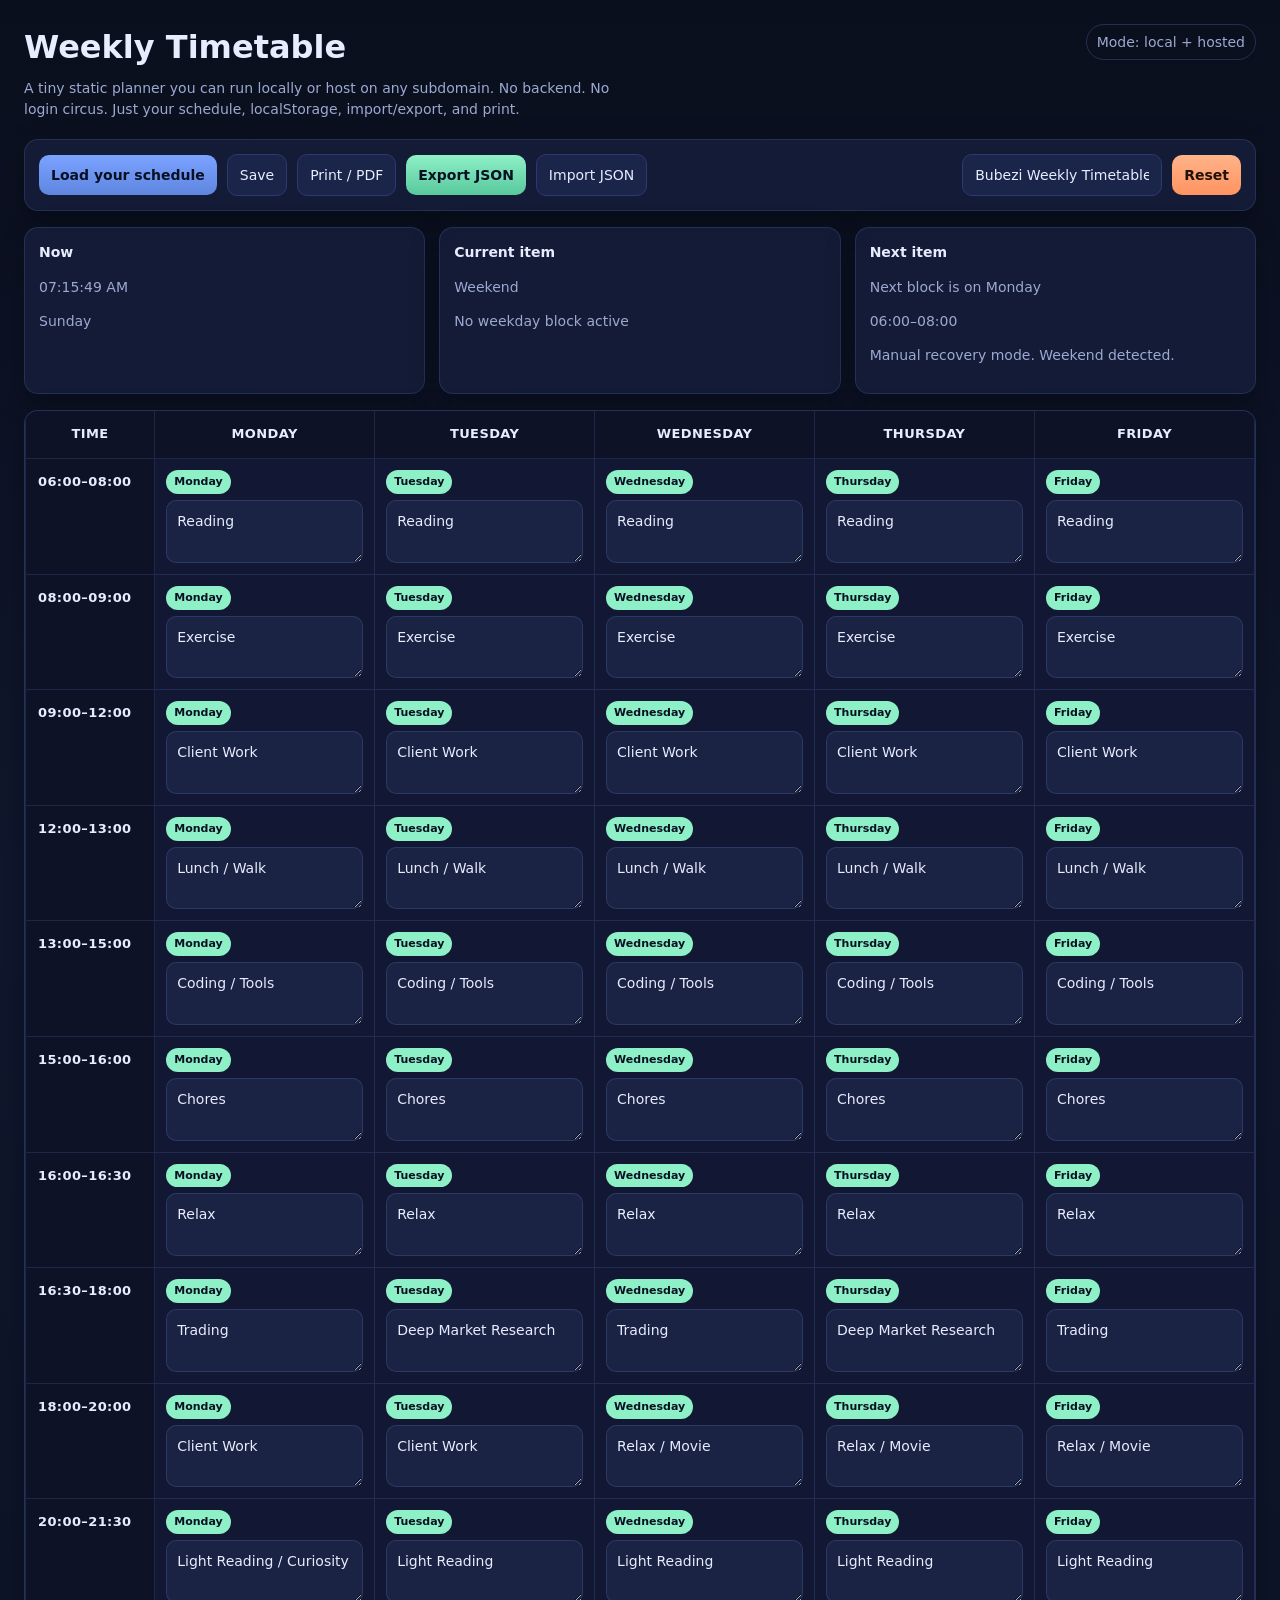
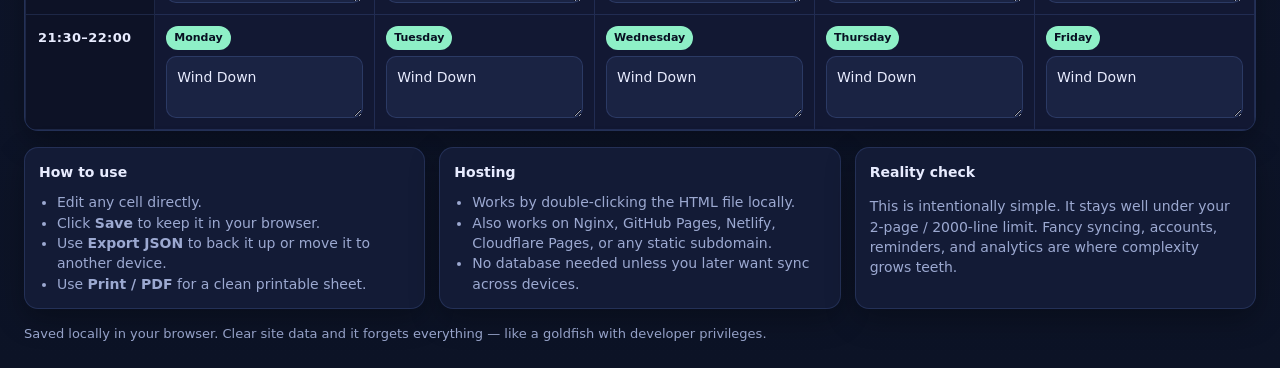
==== index.html @ f86efac0 "update" ====
<!doctype html>
<html lang="en">
  <head>
    <meta charset="utf-8" />
    <meta name="viewport" content="width=device-width, initial-scale=1" />
    <title>Weekly Timetable</title>
    <link rel="icon" href="favicon.ico" sizes="any" />
    <link rel="icon" type="image/png" href="favicon-32x32.png" />
    <style>
      :root {
        --bg: #0b1020;
        --bg-soft: #121932;
        --panel: #151d39;
        --panel-2: #1b2549;
        --border: #2c3a73;
        --text: #e8ecff;
        --muted: #9ca9d1;
        --accent: #7aa2ff;
        --accent-2: #8ef0c7;
        --danger: #ff8a8a;
        --shadow: 0 10px 30px rgba(0, 0, 0, 0.3);
        --radius: 14px;
      }
      * {
        box-sizing: border-box;
      }
      html,
      body {
        margin: 0;
        min-height: 100%;
        background: linear-gradient(180deg, #0a0f1d, #10172e 45%, #0c1326);
        color: var(--text);
        font:
          14px/1.45 Inter,
          ui-sans-serif,
          system-ui,
          -apple-system,
          Segoe UI,
          Roboto,
          Arial,
          sans-serif;
      }
      button,
      input,
      select,
      textarea {
        font: inherit;
      }
      .wrap {
        max-width: 1500px;
        margin: 0 auto;
        padding: 24px;
      }
      .hero {
        display: flex;
        justify-content: space-between;
        gap: 16px;
        align-items: start;
        margin-bottom: 20px;
      }
      .title h1 {
        margin: 0 0 8px;
        font-size: 32px;
      }
      .title p {
        margin: 0;
        color: var(--muted);
        max-width: 70ch;
      }
      .card {
        background: rgba(21, 29, 57, 0.88);
        border: 1px solid rgba(122, 162, 255, 0.16);
        backdrop-filter: blur(8px);
        border-radius: var(--radius);
        box-shadow: var(--shadow);
      }
      .toolbar {
        display: flex;
        flex-wrap: wrap;
        gap: 10px;
        padding: 14px;
        margin-bottom: 16px;
      }
      .toolbar .group {
        display: flex;
        flex-wrap: wrap;
        gap: 10px;
        align-items: center;
      }
      .spacer {
        flex: 1;
      }
      .btn,
      .field {
        border-radius: 10px;
        border: 1px solid var(--border);
        background: var(--panel-2);
        color: var(--text);
        padding: 10px 12px;
      }
      .btn {
        cursor: pointer;
        transition: 0.18s ease;
      }
      .btn:hover {
        transform: translateY(-1px);
        border-color: var(--accent);
      }
      .btn.primary {
        background: linear-gradient(180deg, #7aa2ff, #5f86df);
        color: #081022;
        border: 0;
        font-weight: 700;
      }
      .btn.good {
        background: linear-gradient(180deg, #8ef0c7, #59c89d);
        color: #081022;
        border: 0;
        font-weight: 700;
      }
      .btn.warn {
        background: linear-gradient(180deg, #ffb38a, #ff9361);
        color: #211107;
        border: 0;
        font-weight: 700;
      }
      .field::placeholder {
        color: #7f8cb7;
      }
      .grid-wrap {
        overflow: auto;
        border-radius: var(--radius);
      }
      table {
        width: 100%;
        border-collapse: separate;
        border-spacing: 0;
        min-width: 1080px;
      }
      th,
      td {
        border-right: 1px solid rgba(122, 162, 255, 0.15);
        border-bottom: 1px solid rgba(122, 162, 255, 0.15);
        vertical-align: top;
      }
      th:first-child,
      td:first-child {
        border-left: 1px solid rgba(122, 162, 255, 0.15);
      }
      thead th {
        position: sticky;
        top: 0;
        z-index: 2;
        background: rgba(14, 19, 38, 0.98);
      }
      tbody th {
        position: sticky;
        left: 0;
        z-index: 1;
        background: rgba(14, 19, 38, 0.98);
        text-align: left;
      }
      th {
        padding: 14px 12px;
        color: var(--text);
        font-size: 13px;
        letter-spacing: 0.03em;
        text-transform: uppercase;
      }
      td {
        background: rgba(18, 25, 50, 0.78);
        min-width: 185px;
      }
      .cell {
        display: flex;
        flex-direction: column;
        gap: 6px;
        padding: 10px;
        min-height: 84px;
      }
      .task {
        width: 100%;
        min-height: 52px;
        resize: vertical;
        padding: 10px;
        border-radius: 10px;
        border: 1px solid rgba(122, 162, 255, 0.18);
        background: rgba(122, 162, 255, 0.08);
        color: var(--text);
        outline: none;
      }
      .task:focus {
        border-color: var(--accent);
        box-shadow: 0 0 0 3px rgba(122, 162, 255, 0.18);
      }
      .chip {
        align-self: start;
        font-size: 11px;
        color: #081022;
        background: var(--accent-2);
        padding: 4px 8px;
        border-radius: 999px;
        font-weight: 700;
      }
      .meta {
        display: grid;
        grid-template-columns: repeat(3, minmax(220px, 1fr));
        gap: 14px;
        margin-top: 16px;
      }
      .meta .box {
        padding: 14px;
      }
      .meta h3 {
        margin: 0 0 10px;
        font-size: 14px;
      }
      .meta p,
      .meta li {
        color: var(--muted);
      }
      .meta ul {
        margin: 0;
        padding-left: 18px;
      }
      .foot {
        margin-top: 16px;
        color: var(--muted);
        font-size: 13px;
      }
      .tag {
        display: inline-flex;
        align-items: center;
        gap: 6px;
        border: 1px solid rgba(122, 162, 255, 0.22);
        color: var(--muted);
        padding: 7px 10px;
        border-radius: 999px;
      }
      .danger {
        color: var(--danger);
      }
      @media (max-width: 900px) {
        .hero {
          flex-direction: column;
        }
        .meta {
          grid-template-columns: 1fr;
        }
        .title h1 {
          font-size: 26px;
        }
      }
      @media print {
        .toolbar,
        .foot,
        .meta,
        .title p {
          display: none !important;
        }
        body {
          background: white;
          color: black;
        }
        .card,
        td,
        th,
        tbody th,
        thead th {
          background: white !important;
          color: black !important;
          box-shadow: none;
        }
        .task {
          border: none;
          background: transparent;
          color: black;
          resize: none;
        }
      }
      .current-cell .task {
        border-color: var(--accent-2);
        box-shadow: 0 0 0 3px rgba(142, 240, 199, 0.18);
        background: rgba(142, 240, 199, 0.1);
      }

      .next-cell .task {
        border-color: #ffcf7a;
        box-shadow: 0 0 0 3px rgba(255, 207, 122, 0.14);
        background: rgba(255, 207, 122, 0.08);
      }

      .muted {
        color: var(--muted);
      }
    </style>
  </head>
  <body>
    <div class="wrap">
      <section class="hero">
        <div class="title">
          <h1>Weekly Timetable</h1>
          <p>
            A tiny static planner you can run locally or host on any subdomain.
            No backend. No login circus. Just your schedule, localStorage,
            import/export, and print.
          </p>
        </div>
        <div class="tag">Mode: local + hosted</div>
      </section>

      <section class="card toolbar">
        <div class="group">
          <button class="btn primary" id="loadDefault">
            Load your schedule
          </button>
          <button class="btn" id="saveBtn">Save</button>
          <button class="btn" id="printBtn">Print / PDF</button>
        </div>
        <div class="group">
          <button class="btn good" id="exportBtn">Export JSON</button>
          <label class="btn" for="importFile">Import JSON</label>
          <input id="importFile" type="file" accept="application/json" hidden />
        </div>
        <div class="spacer"></div>
        <div class="group">
          <input
            class="field"
            id="weekLabel"
            placeholder="Week label e.g. Focus Week 1"
          />
          <button class="btn warn" id="resetBtn">Reset</button>
        </div>
      </section>
      <section class="meta" style="margin-top: 0; margin-bottom: 16px">
        <div class="card box">
          <h3>Now</h3>
          <p id="liveNowTime">--:--:--</p>
          <p id="liveToday">--</p>
        </div>

        <div class="card box">
          <h3>Current item</h3>
          <p id="currentItem">Nothing right now</p>
          <p id="currentRange" class="muted">--</p>
        </div>

        <div class="card box">
          <h3>Next item</h3>
          <p id="nextItem">Nothing upcoming</p>
          <p id="nextRange" class="muted">--</p>
          <p id="countdown">--</p>
        </div>
      </section>
      <section class="card grid-wrap">
        <table id="scheduleTable">
          <thead>
            <tr>
              <th>Time</th>
              <th>Monday</th>
              <th>Tuesday</th>
              <th>Wednesday</th>
              <th>Thursday</th>
              <th>Friday</th>
            </tr>
          </thead>
          <tbody></tbody>
        </table>
      </section>

      <section class="meta">
        <div class="card box">
          <h3>How to use</h3>
          <ul>
            <li>Edit any cell directly.</li>
            <li>Click <strong>Save</strong> to keep it in your browser.</li>
            <li>
              Use <strong>Export JSON</strong> to back it up or move it to
              another device.
            </li>
            <li>
              Use <strong>Print / PDF</strong> for a clean printable sheet.
            </li>
          </ul>
        </div>
        <div class="card box">
          <h3>Hosting</h3>
          <ul>
            <li>Works by double-clicking the HTML file locally.</li>
            <li>
              Also works on Nginx, GitHub Pages, Netlify, Cloudflare Pages, or
              any static subdomain.
            </li>
            <li>
              No database needed unless you later want sync across devices.
            </li>
          </ul>
        </div>
        <div class="card box">
          <h3>Reality check</h3>
          <p>
            This is intentionally simple. It stays well under your 2-page /
            2000-line limit. Fancy syncing, accounts, reminders, and analytics
            are where complexity grows teeth.
          </p>
        </div>
      </section>

      <div class="foot">
        Saved locally in your browser. Clear site data and it forgets everything
        — like a goldfish with developer privileges.
      </div>
    </div>

    <script>
      const days = ["Monday", "Tuesday", "Wednesday", "Thursday", "Friday"];
      const times = [
        "06:00–08:00",
        "08:00–09:00",
        "09:00–12:00",
        "12:00–13:00",
        "13:00–15:00",
        "15:00–16:00",
        "16:00–16:30",
        "16:30–18:00",
        "18:00–20:00",
        "20:00–21:30",
        "21:30–22:00",
      ];

      const defaultData = {
        weekLabel: "Bubezi Weekly Timetable",
        cells: {
          "06:00–08:00": [
            "Reading",
            "Reading",
            "Reading",
            "Reading",
            "Reading",
          ],
          "08:00–09:00": [
            "Exercise",
            "Exercise",
            "Exercise",
            "Exercise",
            "Exercise",
          ],
          "09:00–12:00": [
            "Client Work",
            "Client Work",
            "Client Work",
            "Client Work",
            "Client Work",
          ],
          "12:00–13:00": [
            "Lunch / Walk",
            "Lunch / Walk",
            "Lunch / Walk",
            "Lunch / Walk",
            "Lunch / Walk",
          ],
          "13:00–15:00": [
            "Coding / Tools",
            "Coding / Tools",
            "Coding / Tools",
            "Coding / Tools",
            "Coding / Tools",
          ],
          "15:00–16:00": ["Chores", "Chores", "Chores", "Chores", "Chores"],
          "16:00–16:30": ["Relax", "Relax", "Relax", "Relax", "Relax"],
          "16:30–18:00": [
            "Trading",
            "Deep Market Research",
            "Trading",
            "Deep Market Research",
            "Trading",
          ],
          "18:00–20:00": [
            "Client Work",
            "Client Work",
            "Relax / Movie",
            "Relax / Movie",
            "Relax / Movie",
          ],
          "20:00–21:30": [
            "Light Reading / Curiosity",
            "Light Reading",
            "Light Reading",
            "Light Reading",
            "Light Reading",
          ],
          "21:30–22:00": [
            "Wind Down",
            "Wind Down",
            "Wind Down",
            "Wind Down",
            "Wind Down",
          ],
        },
      };

      const STORAGE_KEY = "bubezi-weekly-timetable-v1";
      const tbody = document.querySelector("#scheduleTable tbody");
      const weekLabelInput = document.getElementById("weekLabel");

      const liveNowTime = document.getElementById("liveNowTime");
      const liveToday = document.getElementById("liveToday");
      const currentItemEl = document.getElementById("currentItem");
      const currentRangeEl = document.getElementById("currentRange");
      const nextItemEl = document.getElementById("nextItem");
      const nextRangeEl = document.getElementById("nextRange");
      const countdownEl = document.getElementById("countdown");

      function getData() {
        const raw = localStorage.getItem(STORAGE_KEY);
        if (!raw) return structuredClone(defaultData);
        try {
          return JSON.parse(raw);
        } catch {
          return structuredClone(defaultData);
        }
      }

      function saveData(data) {
        localStorage.setItem(STORAGE_KEY, JSON.stringify(data, null, 2));
      }

      function render(data) {
        weekLabelInput.value = data.weekLabel || "";
        tbody.innerHTML = "";

        for (const time of times) {
          const tr = document.createElement("tr");
          const th = document.createElement("th");
          th.textContent = time;
          tr.appendChild(th);

          days.forEach((day, i) => {
            const td = document.createElement("td");
            td.dataset.time = time;
            td.dataset.dayIndex = String(i);

            const box = document.createElement("div");
            box.className = "cell";

            const chip = document.createElement("div");
            chip.className = "chip";
            chip.textContent = day;

            const area = document.createElement("textarea");
            area.className = "task";
            area.value = (data.cells[time] && data.cells[time][i]) || "";
            area.dataset.time = time;
            area.dataset.dayIndex = String(i);
            area.placeholder = `${day} @ ${time}`;

            box.appendChild(chip);
            box.appendChild(area);
            td.appendChild(box);
            tr.appendChild(td);
          });

          tbody.appendChild(tr);
        }

        updateLiveStatus();
      }

      function collect() {
        const data = { weekLabel: weekLabelInput.value.trim(), cells: {} };
        times.forEach((time) => (data.cells[time] = ["", "", "", "", ""]));
        document.querySelectorAll(".task").forEach((el) => {
          const time = el.dataset.time;
          const i = Number(el.dataset.dayIndex);
          data.cells[time][i] = el.value.trim();
        });
        return data;
      }

      function download(filename, content, type) {
        const blob = new Blob([content], { type });
        const url = URL.createObjectURL(blob);
        const a = document.createElement("a");
        a.href = url;
        a.download = filename;
        a.click();
        URL.revokeObjectURL(url);
      }

      function parseTimeRange(range) {
        const [start, end] = range.split("–").map((s) => s.trim());
        return {
          startMinutes: toMinutes(start),
          endMinutes: toMinutes(end),
          startText: start,
          endText: end,
        };
      }

      function toMinutes(hhmm) {
        const [h, m] = hhmm.split(":").map(Number);
        return h * 60 + m;
      }

      function formatTime(date) {
        return date.toLocaleTimeString([], {
          hour: "2-digit",
          minute: "2-digit",
          second: "2-digit",
        });
      }

      const ALARM_SOUND_FILE = "alarm.wav";

      async function ringAlarm() {
        try {
          activeAudio = new Audio(ALARM_SOUND_FILE);
          activeAudio.loop = false;
          await activeAudio.play();
        } catch (error) {
          console.error("Audio failed:", error);
          alert(
            `Alarm triggered, but sound could not play.\n\nMake sure "${ALARM_SOUND_FILE}" exists beside alarm.html and click the page once to allow audio.`,
          );
        }
      }


      function formatCountdown(ms) {
        if (ms <= 0) return "Now";
        const totalSeconds = Math.floor(ms / 1000);
        const hrs = Math.floor(totalSeconds / 3600);
        const mins = Math.floor((totalSeconds % 3600) / 60);
        const secs = totalSeconds % 60;

        if (hrs > 0) return `Starts in ${hrs}h ${mins}m ${secs}s`;
        if (mins > 0) return `Starts in ${mins}m ${secs}s`;
        if (secs == 1){
          ringAlarm();
        }
        return `Starts in ${secs}s`;
      }

      function clearHighlights() {
        document
          .querySelectorAll("td.current-cell, td.next-cell")
          .forEach((td) => {
            td.classList.remove("current-cell", "next-cell");
          });
      }

      function getDayIndexFromDate(date) {
        const jsDay = date.getDay(); // Sun=0, Mon=1, ... Sat=6
        if (jsDay >= 1 && jsDay <= 5) return jsDay - 1;
        return -1;
      }

      function findCurrentAndNext(data, now = new Date()) {
        const dayIndex = getDayIndexFromDate(now);
        const currentMinutes = now.getHours() * 60 + now.getMinutes();
        const currentSeconds = now.getSeconds();

        if (dayIndex === -1) {
          return {
            isWeekday: false,
            dayIndex,
            nowBlock: null,
            nextBlock: null,
          };
        }

        let nowBlock = null;
        let nextBlock = null;

        for (const range of times) {
          const parsed = parseTimeRange(range);
          const item = (data.cells[range] && data.cells[range][dayIndex]) || "";

          if (
            currentMinutes >= parsed.startMinutes &&
            currentMinutes < parsed.endMinutes
          ) {
            nowBlock = {
              time: range,
              item,
              ...parsed,
            };
          } else if (currentMinutes < parsed.startMinutes && !nextBlock) {
            nextBlock = {
              time: range,
              item,
              ...parsed,
            };
          }
        }

        return {
          isWeekday: true,
          dayIndex,
          currentMinutes,
          currentSeconds,
          nowBlock,
          nextBlock,
        };
      }

      function updateLiveStatus() {
        const data = collect();
        const now = new Date();
        const dayIndex = getDayIndexFromDate(now);
        const dayName =
          dayIndex >= 0
            ? days[dayIndex]
            : now.toLocaleDateString([], { weekday: "long" });

        liveNowTime.textContent = formatTime(now);
        liveToday.textContent = dayName;

        clearHighlights();

        const status = findCurrentAndNext(data, now);

        if (!status.isWeekday) {
          currentItemEl.textContent = "Weekend";
          currentRangeEl.textContent = "No weekday block active";
          nextItemEl.textContent = "Next block is on Monday";
          nextRangeEl.textContent = "06:00–08:00";
          countdownEl.textContent = "Manual recovery mode. Weekend detected.";
          return;
        }

        if (status.nowBlock) {
          currentItemEl.textContent =
            status.nowBlock.item || "Free / Unnamed block";
          currentRangeEl.textContent = `${dayName} • ${status.nowBlock.time}`;

          const currentCell = document.querySelector(
            `td[data-time="${CSS.escape(status.nowBlock.time)}"][data-day-index="${status.dayIndex}"]`,
          );
          if (currentCell) currentCell.classList.add("current-cell");
        } else {
          currentItemEl.textContent = "No active block";
          currentRangeEl.textContent = `${dayName} • Outside timetable hours`;
        }

        if (status.nextBlock) {
          nextItemEl.textContent =
            status.nextBlock.item || "Free / Unnamed block";
          nextRangeEl.textContent = `${dayName} • ${status.nextBlock.time}`;

          const nextCell = document.querySelector(
            `td[data-time="${CSS.escape(status.nextBlock.time)}"][data-day-index="${status.dayIndex}"]`,
          );
          if (nextCell) nextCell.classList.add("next-cell");

          const nextStart = new Date(now);
          nextStart.setHours(
            Math.floor(status.nextBlock.startMinutes / 60),
            status.nextBlock.startMinutes % 60,
            0,
            0,
          );
          countdownEl.textContent = formatCountdown(nextStart - now);
        } else {
          nextItemEl.textContent = "Done for today";
          nextRangeEl.textContent = `${dayName} • No more blocks`;
          countdownEl.textContent = "Go rest, menace.";
        }
      }

      document.getElementById("loadDefault").addEventListener("click", () => {
        render(structuredClone(defaultData));
      });

      document.getElementById("saveBtn").addEventListener("click", () => {
        saveData(collect());
        updateLiveStatus();
        alert("Saved locally.");
      });

      document.getElementById("resetBtn").addEventListener("click", () => {
        if (!confirm("Reset timetable to your default schedule?")) return;
        const fresh = structuredClone(defaultData);
        saveData(fresh);
        render(fresh);
      });

      document
        .getElementById("printBtn")
        .addEventListener("click", () => window.print());

      document.getElementById("exportBtn").addEventListener("click", () => {
        const data = collect();
        download(
          "weekly-timetable.json",
          JSON.stringify(data, null, 2),
          "application/json",
        );
      });

      document
        .getElementById("importFile")
        .addEventListener("change", async (e) => {
          const file = e.target.files[0];
          if (!file) return;
          try {
            const text = await file.text();
            const parsed = JSON.parse(text);
            if (!parsed || typeof parsed !== "object" || !parsed.cells) {
              throw new Error("Invalid format");
            }
            saveData(parsed);
            render(parsed);
            alert("Imported.");
          } catch (err) {
            alert("Could not import that JSON file.");
          } finally {
            e.target.value = "";
          }
        });

      weekLabelInput.addEventListener("input", () => {
        document.title = weekLabelInput.value.trim() || "Weekly Timetable";
        updateLiveStatus();
      });

      document.addEventListener("input", (e) => {
        if (e.target.classList.contains("task")) {
          updateLiveStatus();
        }
      });

      render(getData());
      setInterval(updateLiveStatus, 1000);
    </script>
  </body>
</html>
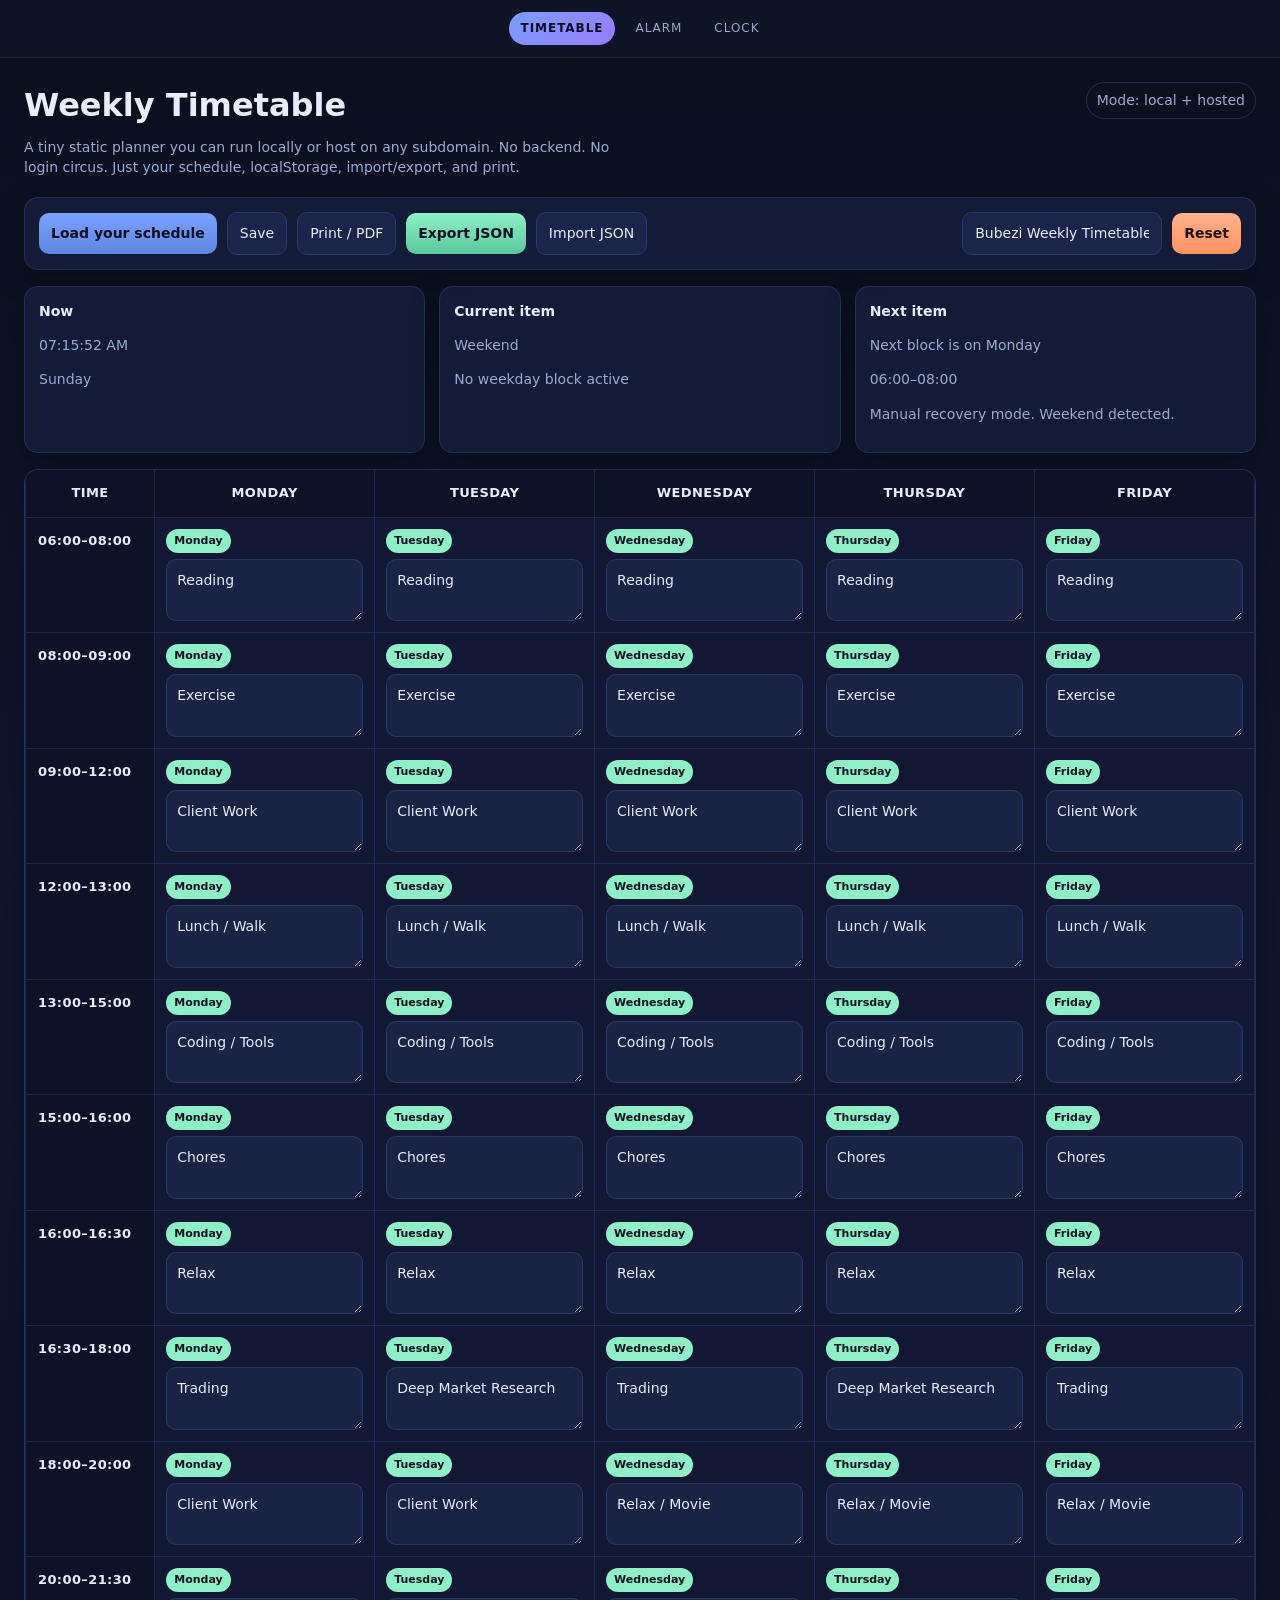
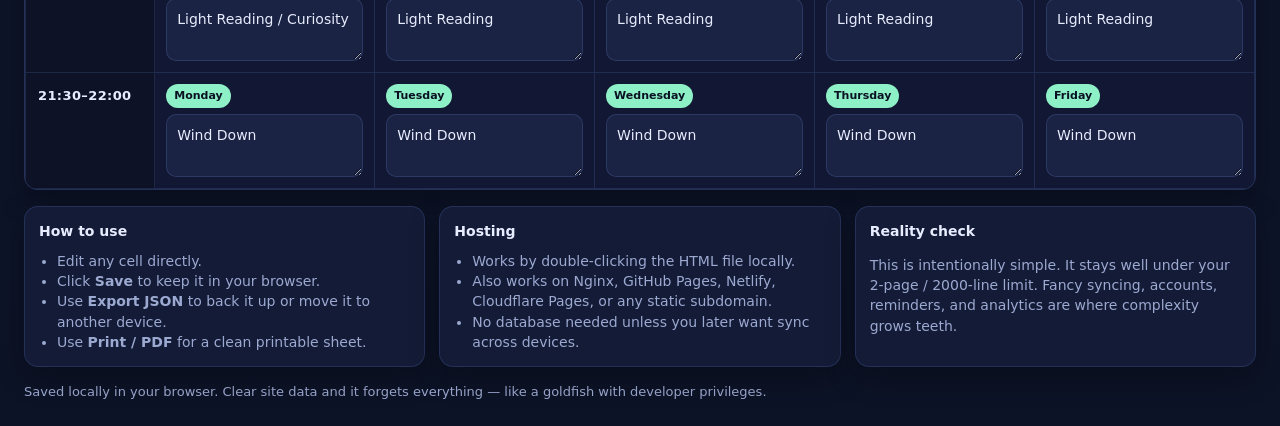
==== commit 34ae0621: "add nav" ====
--- a/index.html
+++ b/index.html
@@ -293,9 +293,49 @@
       .muted {
         color: var(--muted);
       }
+
+      /* Site nav */
+      .site-nav {
+        position: sticky;
+        top: 0;
+        z-index: 100;
+        display: flex;
+        gap: 8px;
+        justify-content: center;
+        flex-wrap: wrap;
+        padding: 12px 16px;
+        background: rgba(15, 23, 42, 0.75);
+        backdrop-filter: blur(12px);
+        -webkit-backdrop-filter: blur(12px);
+        border-bottom: 1px solid rgba(255, 255, 255, 0.08);
+      }
+      .site-nav a {
+        color: #9aa4c7;
+        text-decoration: none;
+        font-size: 12px;
+        text-transform: uppercase;
+        letter-spacing: 0.08em;
+        padding: 8px 12px;
+        border-radius: 999px;
+        transition: 0.2s ease;
+      }
+      .site-nav a:hover {
+        color: #eef2ff;
+        background: rgba(255, 255, 255, 0.06);
+      }
+      .site-nav a.active {
+        color: #0b1020;
+        background: linear-gradient(135deg, #7c9cff, #9a7cff);
+        font-weight: 700;
+      }
     </style>
   </head>
   <body>
+    <nav class="site-nav" id="siteNav">
+      <a href="/index.html">Timetable</a>
+      <a href="/alarm.html">Alarm</a>
+      <a href="/clock/clock.html">Clock</a>
+    </nav>
     <div class="wrap">
       <section class="hero">
         <div class="title">
@@ -625,7 +665,6 @@
         }
       }
 
-
       function formatCountdown(ms) {
         if (ms <= 0) return "Now";
         const totalSeconds = Math.floor(ms / 1000);
@@ -635,7 +674,7 @@
 
         if (hrs > 0) return `Starts in ${hrs}h ${mins}m ${secs}s`;
         if (mins > 0) return `Starts in ${mins}m ${secs}s`;
-        if (secs == 1){
+        if (secs == 1) {
           ringAlarm();
         }
         return `Starts in ${secs}s`;
@@ -833,5 +872,20 @@
       render(getData());
       setInterval(updateLiveStatus, 1000);
     </script>
+    <script>
+      (function () {
+        const path = window.location.pathname.replace(/\/+$/, "") || "/";
+        document.querySelectorAll("#siteNav a").forEach((a) => {
+          const href = a.getAttribute("href").replace(/\/+$/, "");
+          if (
+            path === href ||
+            (href === "" && path === "/index.html") ||
+            path.endsWith(href)
+          ) {
+            a.classList.add("active");
+          }
+        });
+      })();
+    </script>
   </body>
 </html>
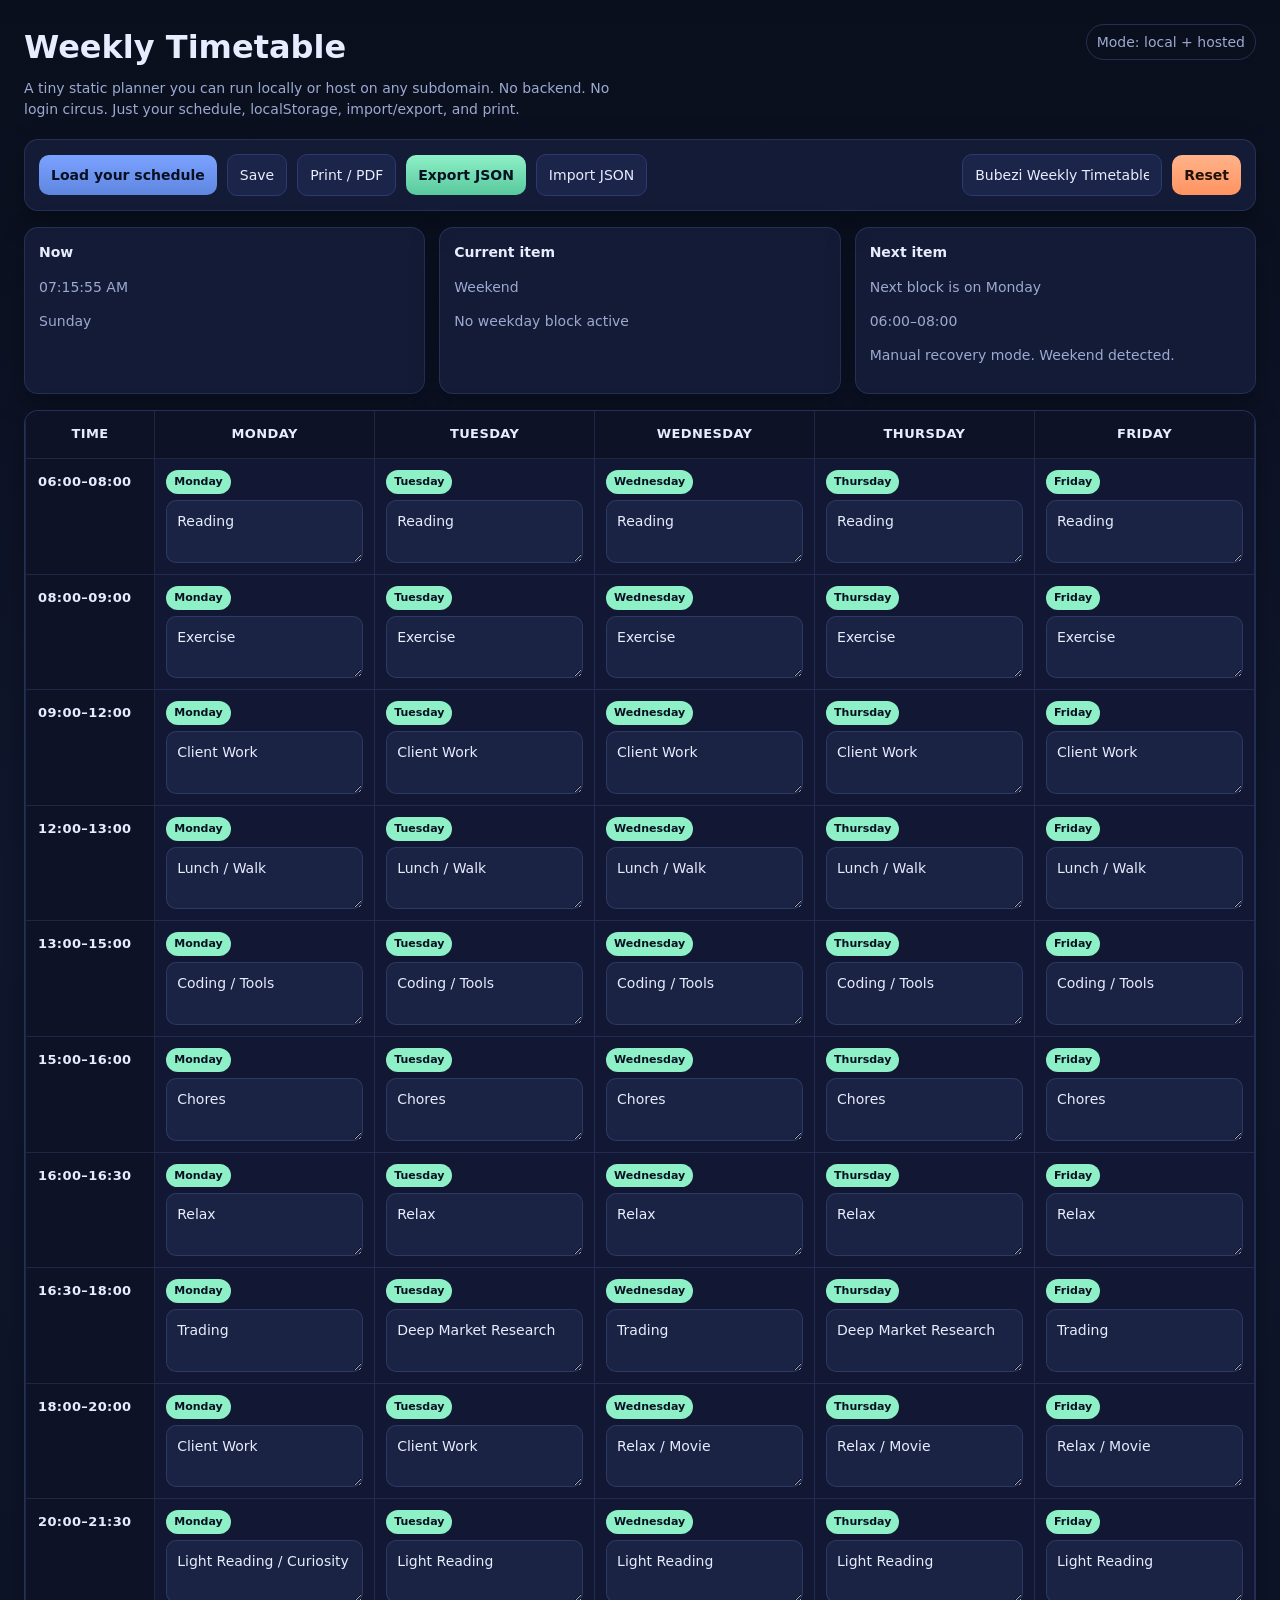
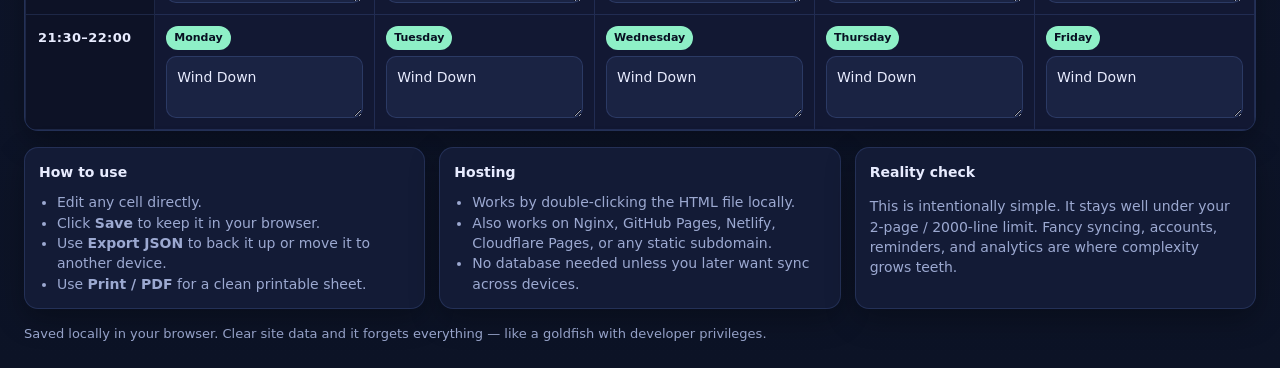
==== commit 5ad6a7a8: "Add Gold calculator" ====
--- a/index.html
+++ b/index.html
@@ -296,18 +296,29 @@
 
       /* Site nav */
       .site-nav {
-        position: sticky;
-        top: 0;
-        z-index: 100;
+        position: fixed;
+        top: -70px; /* hidden above the viewport */
+        left: 0;
+        width: 100%;
+        z-index: 1000;
+
         display: flex;
         gap: 8px;
         justify-content: center;
         flex-wrap: wrap;
         padding: 12px 16px;
+
         background: rgba(15, 23, 42, 0.75);
         backdrop-filter: blur(12px);
         -webkit-backdrop-filter: blur(12px);
+
         border-bottom: 1px solid rgba(255, 255, 255, 0.08);
+
+        transition:
+          top 0.25s ease,
+          opacity 0.25s ease;
+
+        opacity: 0;
       }
       .site-nav a {
         color: #9aa4c7;
@@ -335,6 +346,7 @@
       <a href="/index.html">Timetable</a>
       <a href="/alarm.html">Alarm</a>
       <a href="/clock/clock.html">Clock</a>
+      <a href="/gold-calculator.html">Gold Calc</a>
     </nav>
     <div class="wrap">
       <section class="hero">
@@ -886,6 +898,42 @@
           }
         });
       })();
+
+      const nav = document.getElementById("siteNav");
+
+      let hideTimer = null;
+
+      function showNav() {
+        nav.style.top = "0";
+        nav.style.opacity = "1";
+
+        clearTimeout(hideTimer);
+      }
+
+      function hideNav() {
+        hideTimer = setTimeout(() => {
+          nav.style.top = "-70px";
+          nav.style.opacity = "0";
+        }, 300);
+      }
+
+      // Show when mouse is near the top of the window
+      document.addEventListener("mousemove", (e) => {
+        if (e.clientY < 20) {
+          showNav();
+        }
+      });
+
+      // Keep it visible while hovering it
+      nav.addEventListener("mouseenter", () => {
+        clearTimeout(hideTimer);
+      });
+
+      // Hide after leaving
+      nav.addEventListener("mouseleave", hideNav);
+
+      // Hide initially
+      hideNav();
     </script>
   </body>
 </html>
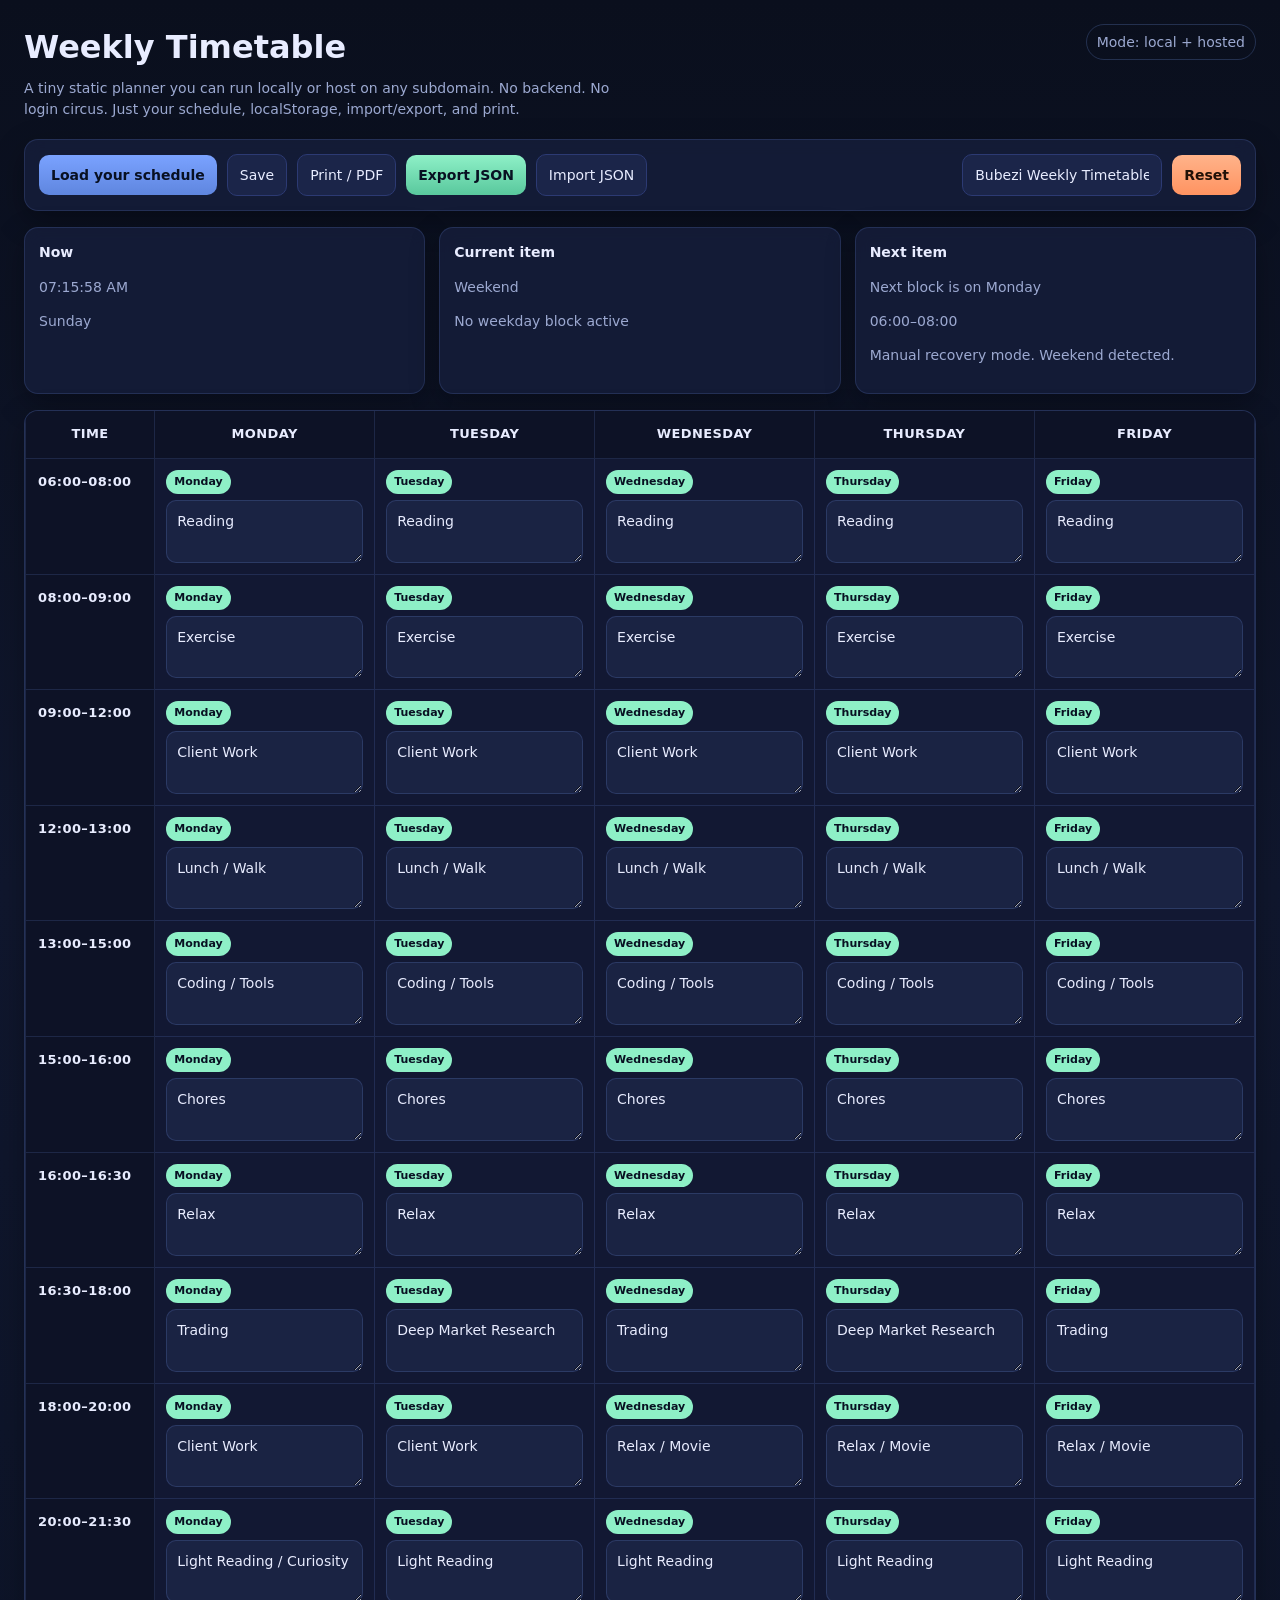
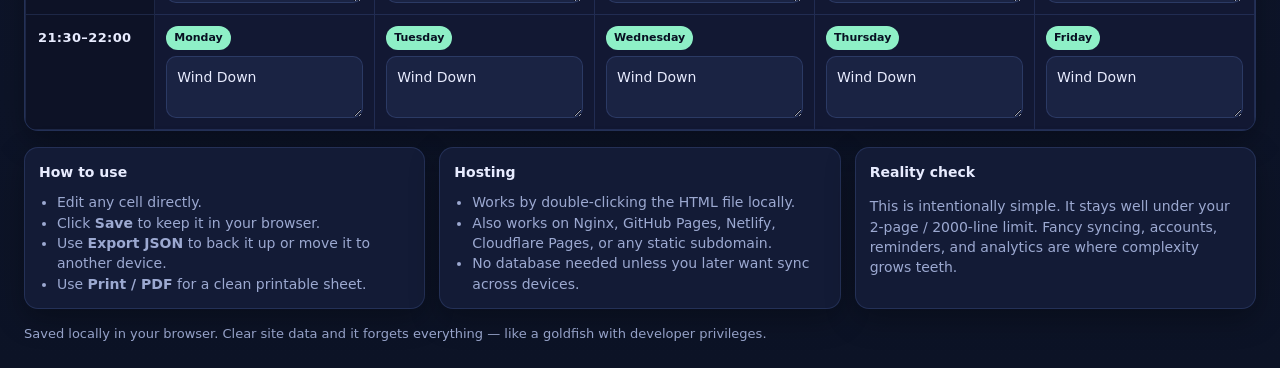
==== commit 93448a88: "Add journal" ====
--- a/index.html
+++ b/index.html
@@ -347,6 +347,7 @@
       <a href="/alarm.html">Alarm</a>
       <a href="/clock/clock.html">Clock</a>
       <a href="/gold-calculator.html">Gold Calc</a>
+      <a href="/journal.html">Journal</a>
     </nav>
     <div class="wrap">
       <section class="hero">
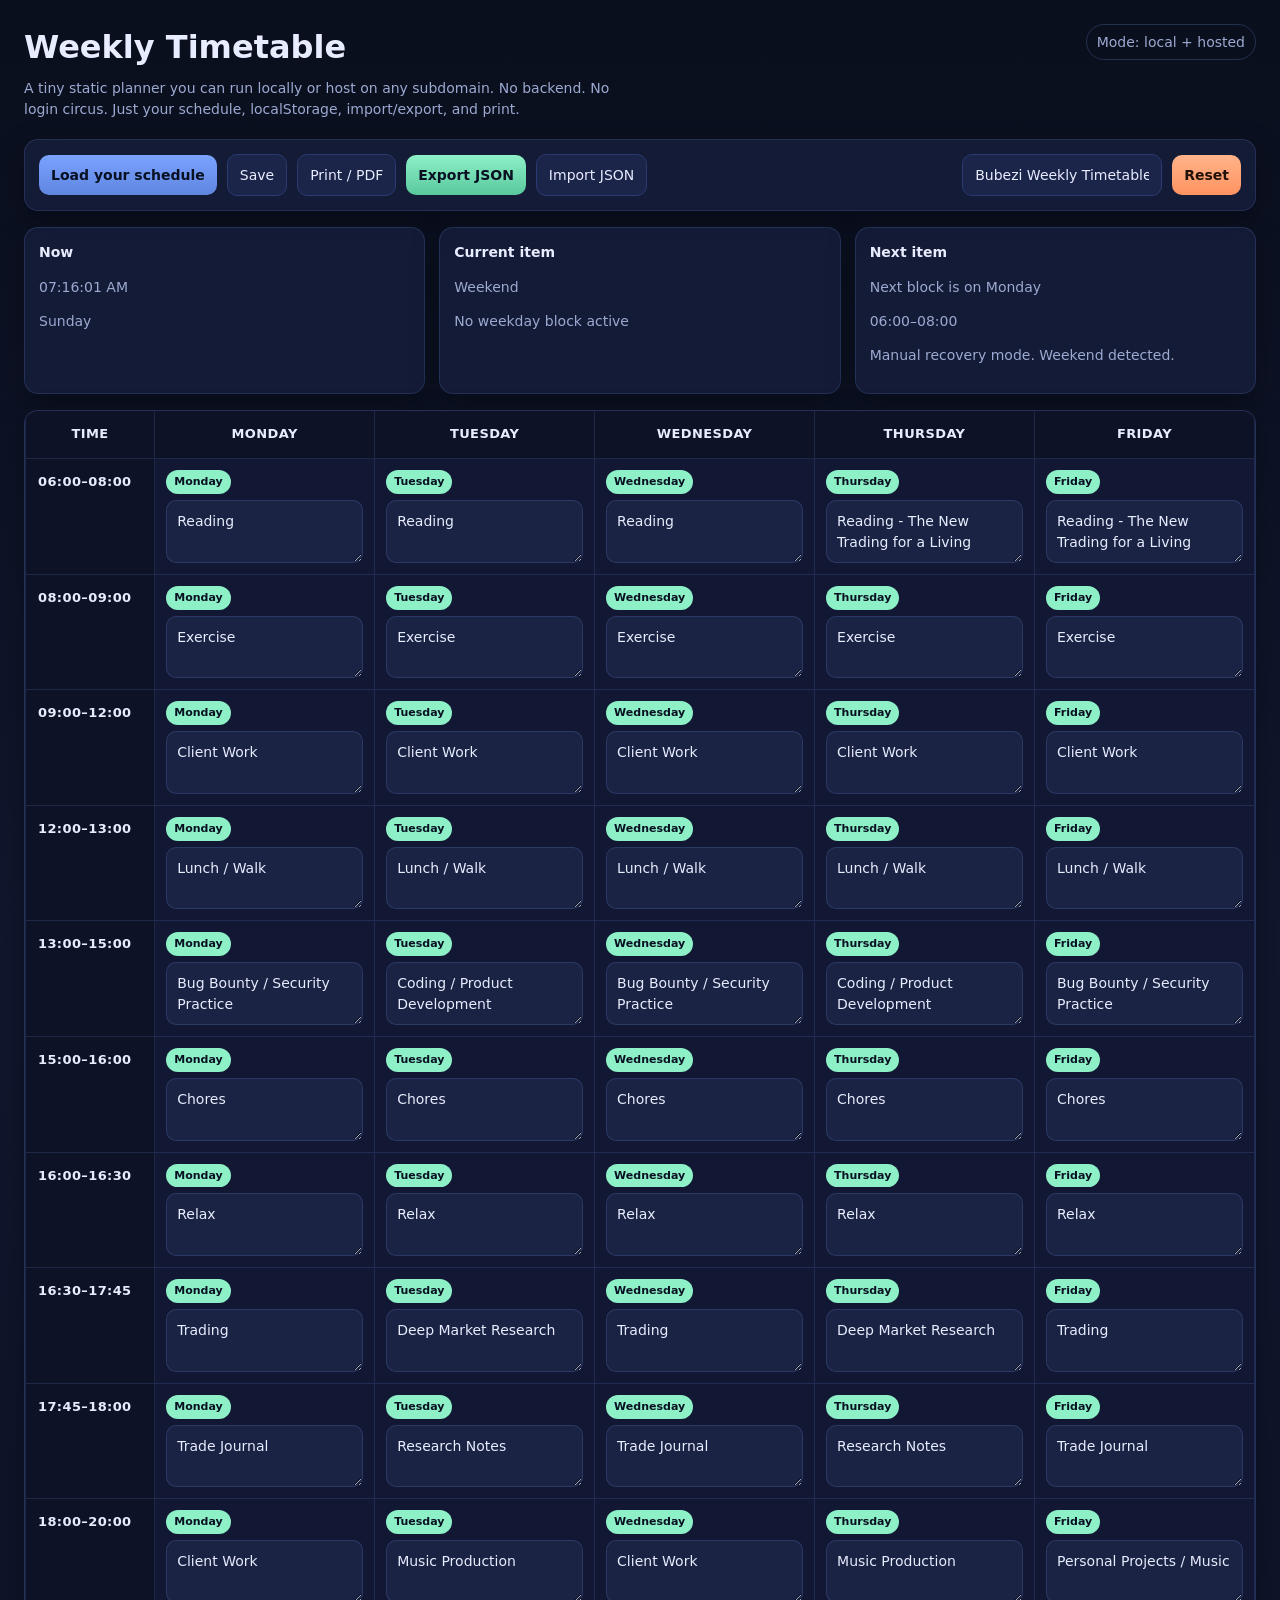
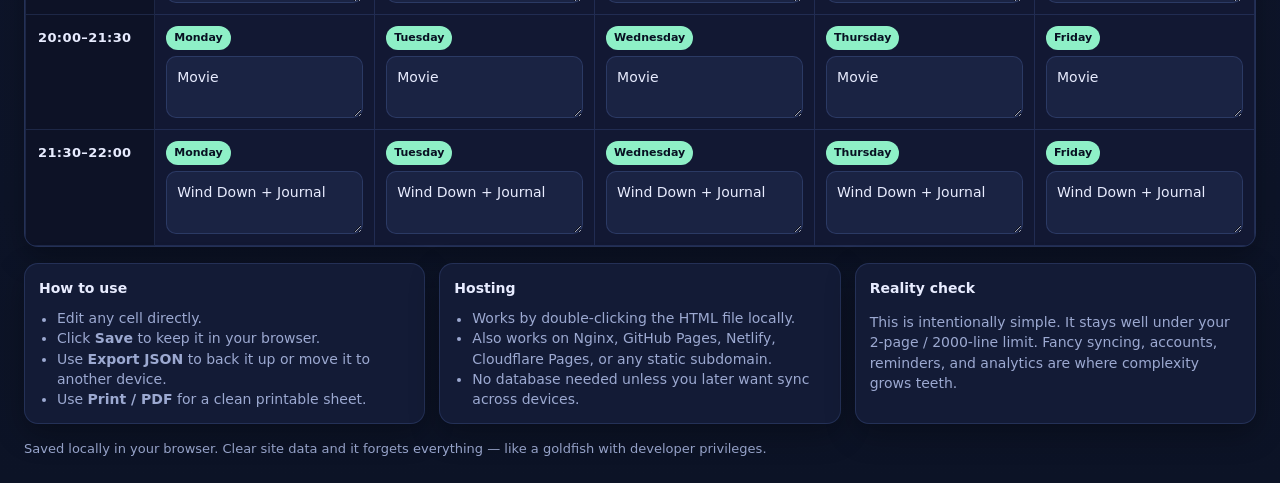
==== commit 82d3950d: "restructure" ====
--- a/index.html
+++ b/index.html
@@ -345,7 +345,7 @@
     <nav class="site-nav" id="siteNav">
       <a href="/index.html">Timetable</a>
       <a href="/alarm.html">Alarm</a>
-      <a href="/clock/clock.html">Clock</a>
+      <a href="/clock.html">Clock</a>
       <a href="/gold-calculator.html">Gold Calc</a>
       <a href="/journal.html">Journal</a>
     </nav>
@@ -475,7 +475,8 @@
         "13:00–15:00",
         "15:00–16:00",
         "16:00–16:30",
-        "16:30–18:00",
+        "16:30–17:45",
+        "17:45–18:00",
         "18:00–20:00",
         "20:00–21:30",
         "21:30–22:00",
@@ -488,8 +489,8 @@
             "Reading",
             "Reading",
             "Reading",
-            "Reading",
-            "Reading",
+            "Reading - The New Trading for a Living",
+            "Reading - The New Trading for a Living",
           ],
           "08:00–09:00": [
             "Exercise",
@@ -513,46 +514,49 @@
             "Lunch / Walk",
           ],
           "13:00–15:00": [
-            "Coding / Tools",
-            "Coding / Tools",
-            "Coding / Tools",
-            "Coding / Tools",
-            "Coding / Tools",
+            "Bug Bounty / Security Practice",
+            "Coding / Product Development",
+            "Bug Bounty / Security Practice",
+            "Coding / Product Development",
+            "Bug Bounty / Security Practice",
           ],
           "15:00–16:00": ["Chores", "Chores", "Chores", "Chores", "Chores"],
           "16:00–16:30": ["Relax", "Relax", "Relax", "Relax", "Relax"],
-          "16:30–18:00": [
+          "16:30–17:45": [
             "Trading",
             "Deep Market Research",
             "Trading",
             "Deep Market Research",
             "Trading",
           ],
+          "17:45–18:00": [
+            "Trade Journal",
+            "Research Notes",
+            "Trade Journal",
+            "Research Notes",
+            "Trade Journal",
+          ],
           "18:00–20:00": [
             "Client Work",
+            "Music Production",
             "Client Work",
-            "Relax / Movie",
-            "Relax / Movie",
-            "Relax / Movie",
+            "Music Production",
+            "Personal Projects / Music",
           ],
-          "20:00–21:30": [
-            "Light Reading / Curiosity",
-            "Light Reading",
-            "Light Reading",
-            "Light Reading",
-            "Light Reading",
-          ],
+          "20:00–21:30": ["Movie", "Movie", "Movie", "Movie", "Movie"],
           "21:30–22:00": [
-            "Wind Down",
-            "Wind Down",
-            "Wind Down",
-            "Wind Down",
-            "Wind Down",
+            "Wind Down + Journal",
+            "Wind Down + Journal",
+            "Wind Down + Journal",
+            "Wind Down + Journal",
+            "Wind Down + Journal",
           ],
         },
       };
 
-      const STORAGE_KEY = "bubezi-weekly-timetable-v1";
+      // Bumped from v1: the time-block keys changed shape (16:30–18:00 split
+      // into two blocks), so old saved schedules are intentionally not reused.
+      const STORAGE_KEY = "bubezi-weekly-timetable-v2";
       const tbody = document.querySelector("#scheduleTable tbody");
       const weekLabelInput = document.getElementById("weekLabel");
 
@@ -568,7 +572,11 @@
         const raw = localStorage.getItem(STORAGE_KEY);
         if (!raw) return structuredClone(defaultData);
         try {
-          return JSON.parse(raw);
+          const parsed = JSON.parse(raw);
+          if (!parsed || typeof parsed !== "object" || !parsed.cells) {
+            throw new Error("Invalid saved shape");
+          }
+          return parsed;
         } catch {
           return structuredClone(defaultData);
         }
@@ -664,6 +672,8 @@
       }
 
       const ALARM_SOUND_FILE = "alarm.wav";
+      let activeAudio = null;
+      let alarmFiredForBlockStart = null;
 
       async function ringAlarm() {
         try {
@@ -673,23 +683,31 @@
         } catch (error) {
           console.error("Audio failed:", error);
           alert(
-            `Alarm triggered, but sound could not play.\n\nMake sure "${ALARM_SOUND_FILE}" exists beside alarm.html and click the page once to allow audio.`,
+            `Alarm triggered, but sound could not play.\n\nMake sure "${ALARM_SOUND_FILE}" exists beside this file and click the page once to allow audio.`,
           );
         }
       }
 
-      function formatCountdown(ms) {
+      function formatCountdown(ms, blockStartKey) {
         if (ms <= 0) return "Now";
         const totalSeconds = Math.floor(ms / 1000);
         const hrs = Math.floor(totalSeconds / 3600);
         const mins = Math.floor((totalSeconds % 3600) / 60);
         const secs = totalSeconds % 60;
 
+        // Fire the alarm exactly once per upcoming block, right as it's about
+        // to start, instead of re-triggering on every render tick that
+        // happens to land on secs === 1.
+        if (
+          totalSeconds <= 1 &&
+          alarmFiredForBlockStart !== blockStartKey
+        ) {
+          alarmFiredForBlockStart = blockStartKey;
+          ringAlarm();
+        }
+
         if (hrs > 0) return `Starts in ${hrs}h ${mins}m ${secs}s`;
         if (mins > 0) return `Starts in ${mins}m ${secs}s`;
-        if (secs == 1) {
-          ringAlarm();
-        }
         return `Starts in ${secs}s`;
       }
 
@@ -812,7 +830,11 @@
             0,
             0,
           );
-          countdownEl.textContent = formatCountdown(nextStart - now);
+          const blockStartKey = `${dayName}-${status.nextBlock.time}`;
+          countdownEl.textContent = formatCountdown(
+            nextStart - now,
+            blockStartKey,
+          );
         } else {
           nextItemEl.textContent = "Done for today";
           nextRangeEl.textContent = `${dayName} • No more blocks`;
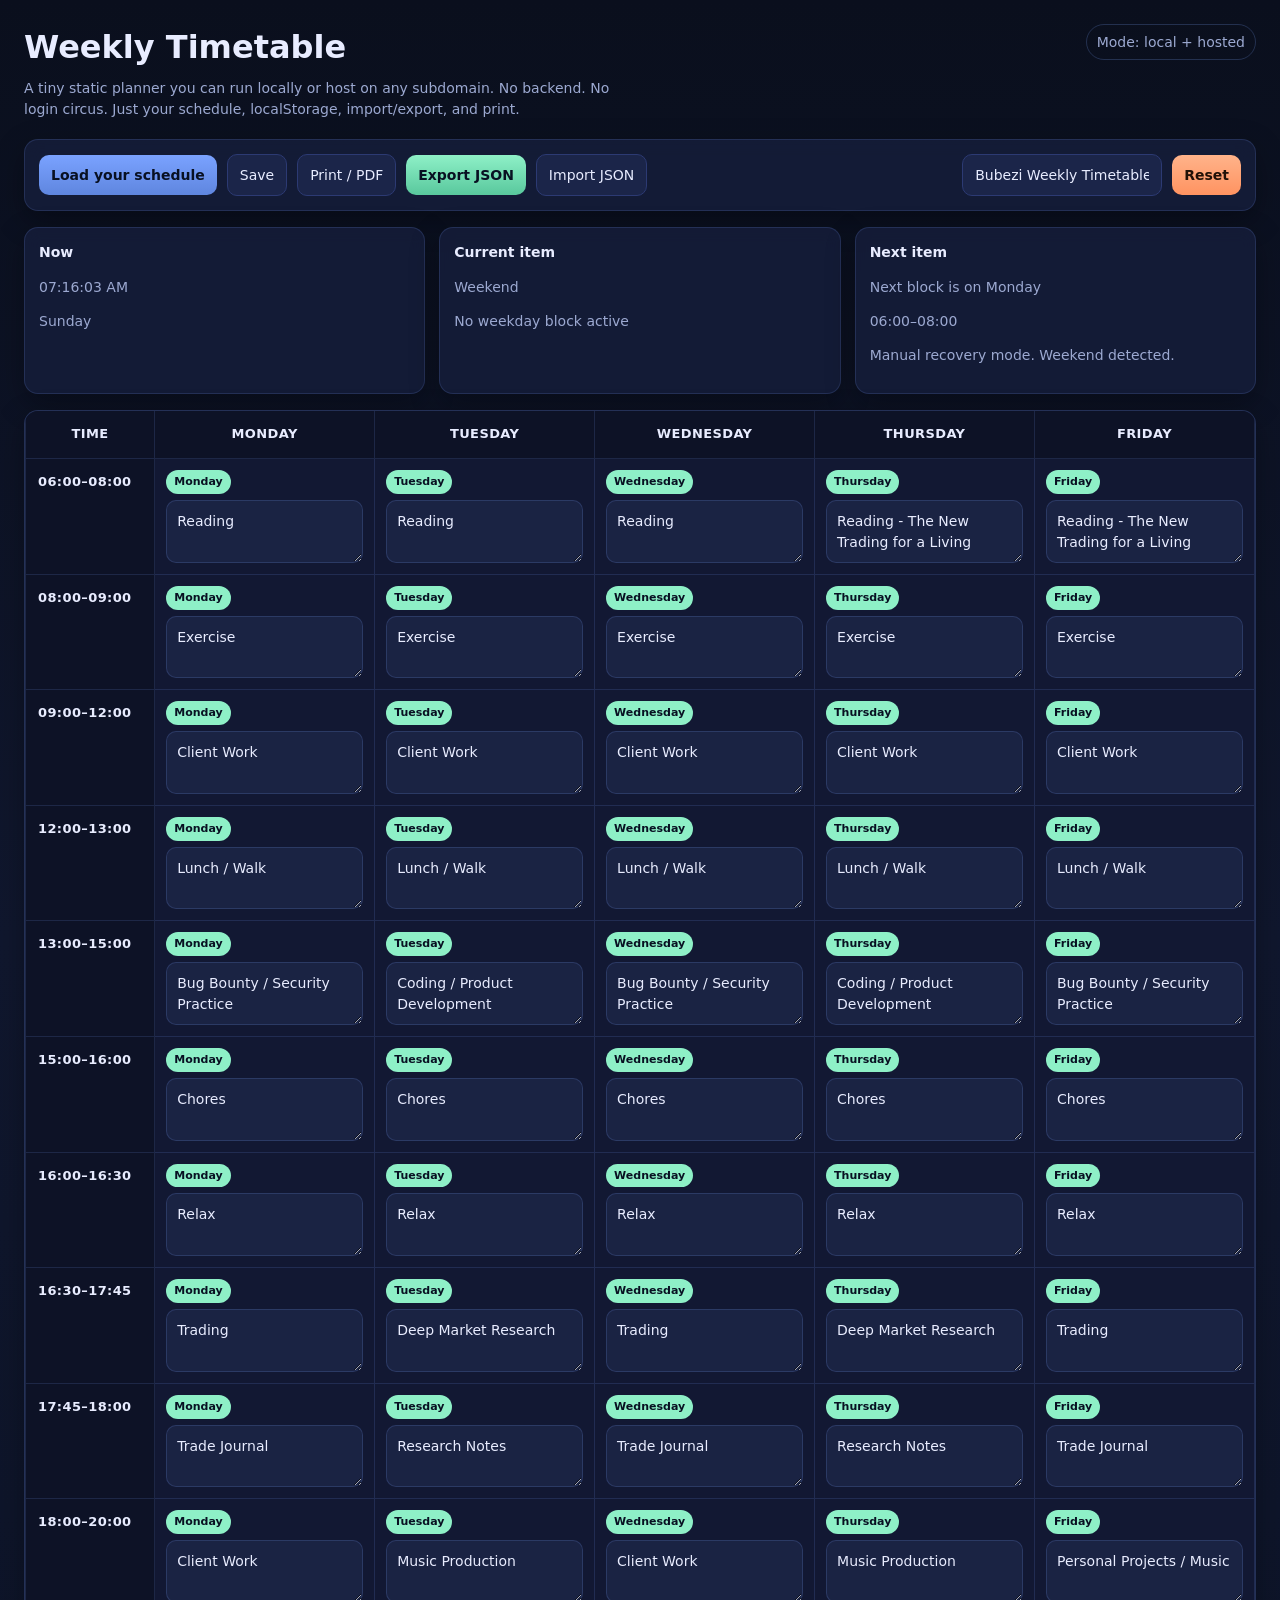
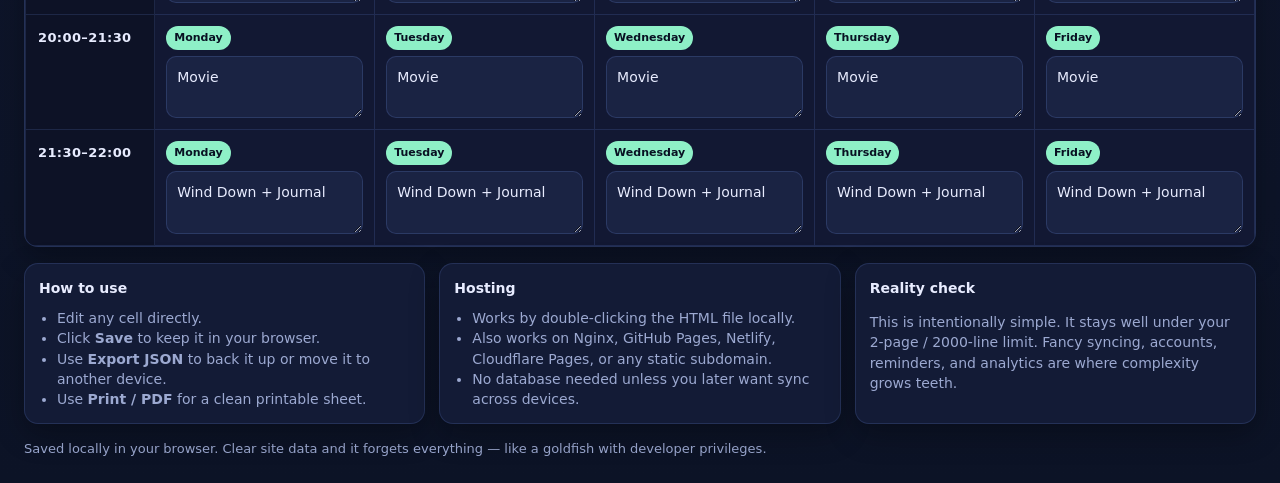
==== commit 20d3a437: "Mobile improvements" ====
--- a/index.html
+++ b/index.html
@@ -339,9 +339,51 @@
         background: linear-gradient(135deg, #7c9cff, #9a7cff);
         font-weight: 700;
       }
+
+      /* Tap handle so touch devices (no hover) can open the nav */
+      .nav-handle {
+        position: fixed;
+        top: 0;
+        left: 50%;
+        transform: translateX(-50%);
+        z-index: 1001;
+        width: 72px;
+        height: 26px;
+        padding-top: 6px;
+        display: flex;
+        align-items: flex-start;
+        justify-content: center;
+        background: rgba(15, 23, 42, 0.75);
+        backdrop-filter: blur(12px);
+        -webkit-backdrop-filter: blur(12px);
+        border: 1px solid rgba(255, 255, 255, 0.08);
+        border-top: none;
+        border-radius: 0 0 14px 14px;
+        cursor: pointer;
+        touch-action: manipulation;
+      }
+      .nav-handle::before {
+        content: "";
+        width: 32px;
+        height: 4px;
+        border-radius: 999px;
+        background: rgba(255, 255, 255, 0.35);
+      }
+      @media (hover: hover) and (pointer: fine) {
+        .nav-handle {
+          display: none;
+        }
+      }
     </style>
   </head>
   <body>
+    <div
+      class="nav-handle"
+      id="navHandle"
+      role="button"
+      tabindex="0"
+      aria-label="Toggle navigation"
+    ></div>
     <nav class="site-nav" id="siteNav">
       <a href="/index.html">Timetable</a>
       <a href="/alarm.html">Alarm</a>
@@ -923,8 +965,10 @@
       })();
 
       const nav = document.getElementById("siteNav");
+      const navHandle = document.getElementById("navHandle");
 
       let hideTimer = null;
+      let navPinned = false;
 
       function showNav() {
         nav.style.top = "0";
@@ -934,6 +978,7 @@
       }
 
       function hideNav() {
+        if (navPinned) return;
         hideTimer = setTimeout(() => {
           nav.style.top = "-70px";
           nav.style.opacity = "0";
@@ -954,6 +999,36 @@
 
       // Hide after leaving
       nav.addEventListener("mouseleave", hideNav);
+
+      // Touch devices: tap the handle to pin the nav open or closed
+      if (navHandle) {
+        navHandle.addEventListener("click", (e) => {
+          e.stopPropagation();
+          navPinned = !navPinned;
+          if (navPinned) {
+            showNav();
+          } else {
+            clearTimeout(hideTimer);
+            nav.style.top = "-70px";
+            nav.style.opacity = "0";
+          }
+        });
+        navHandle.addEventListener("keydown", (e) => {
+          if (e.key === "Enter" || e.key === " ") {
+            e.preventDefault();
+            navHandle.click();
+          }
+        });
+      }
+
+      // Tapping elsewhere closes a pinned-open nav
+      document.addEventListener("click", (e) => {
+        if (!navPinned) return;
+        if (nav.contains(e.target) || e.target === navHandle) return;
+        navPinned = false;
+        nav.style.top = "-70px";
+        nav.style.opacity = "0";
+      });
 
       // Hide initially
       hideNav();
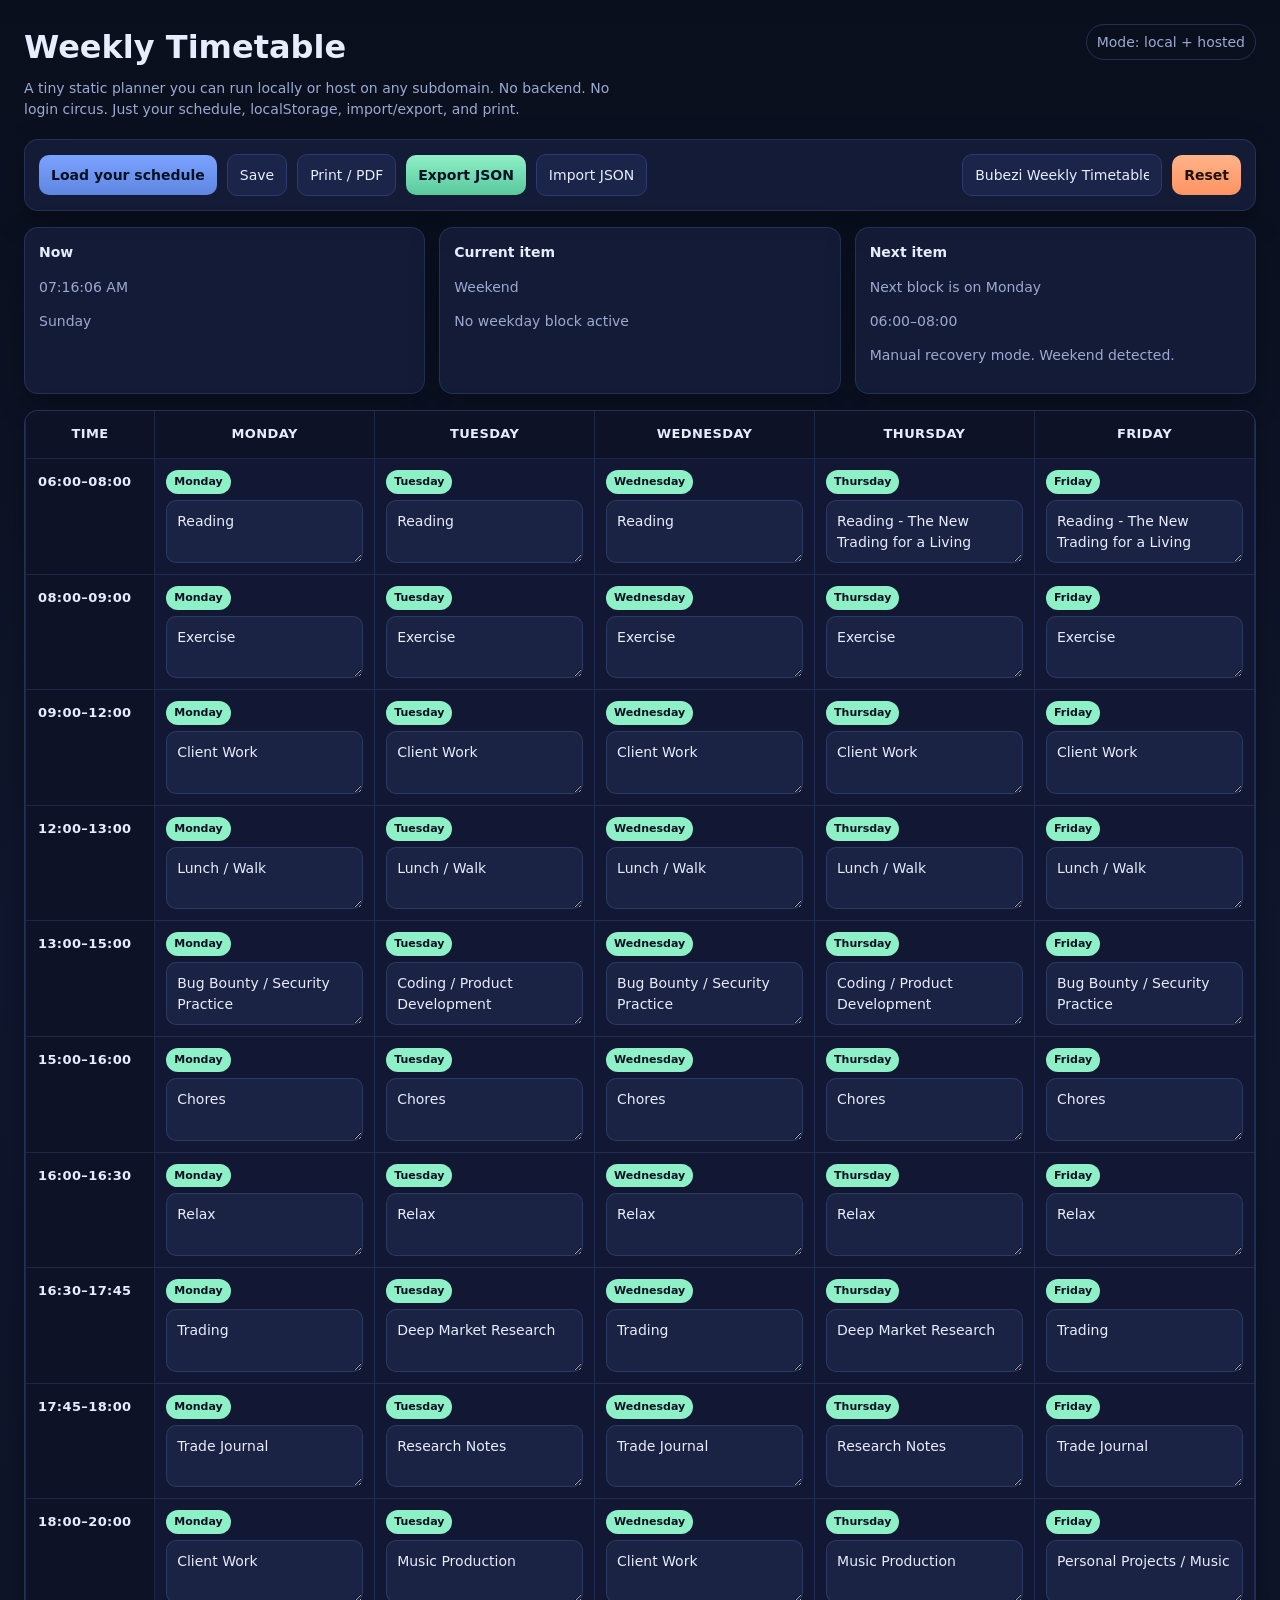
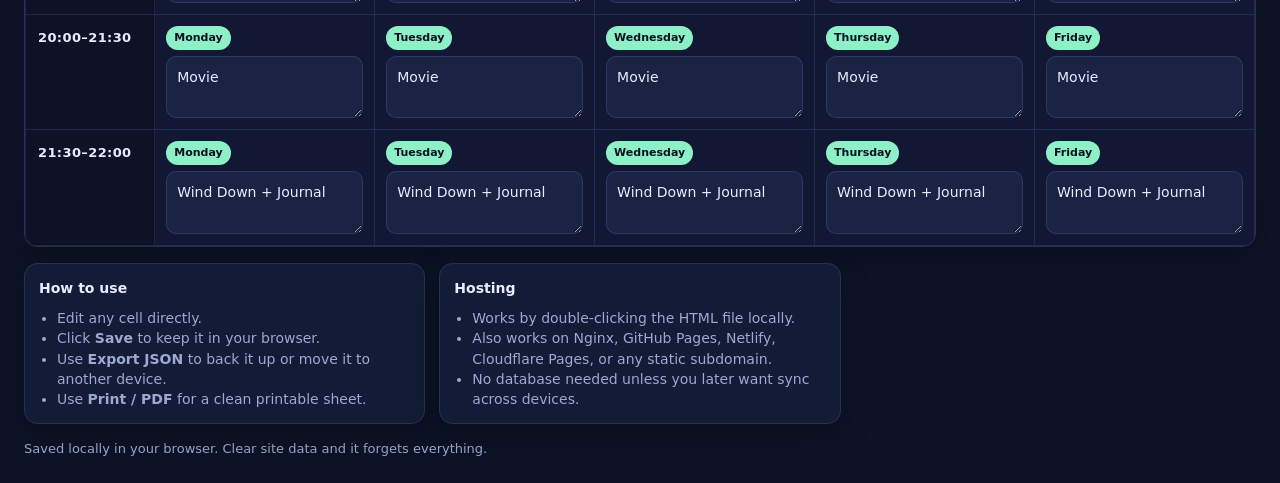
==== commit 1997a826: "Some fixes" ====
--- a/index.html
+++ b/index.html
@@ -491,19 +491,10 @@
             </li>
           </ul>
         </div>
-        <div class="card box">
-          <h3>Reality check</h3>
-          <p>
-            This is intentionally simple. It stays well under your 2-page /
-            2000-line limit. Fancy syncing, accounts, reminders, and analytics
-            are where complexity grows teeth.
-          </p>
-        </div>
       </section>
 
       <div class="foot">
-        Saved locally in your browser. Clear site data and it forgets everything
-        — like a goldfish with developer privileges.
+        Saved locally in your browser. Clear site data and it forgets everything.
       </div>
     </div>
 
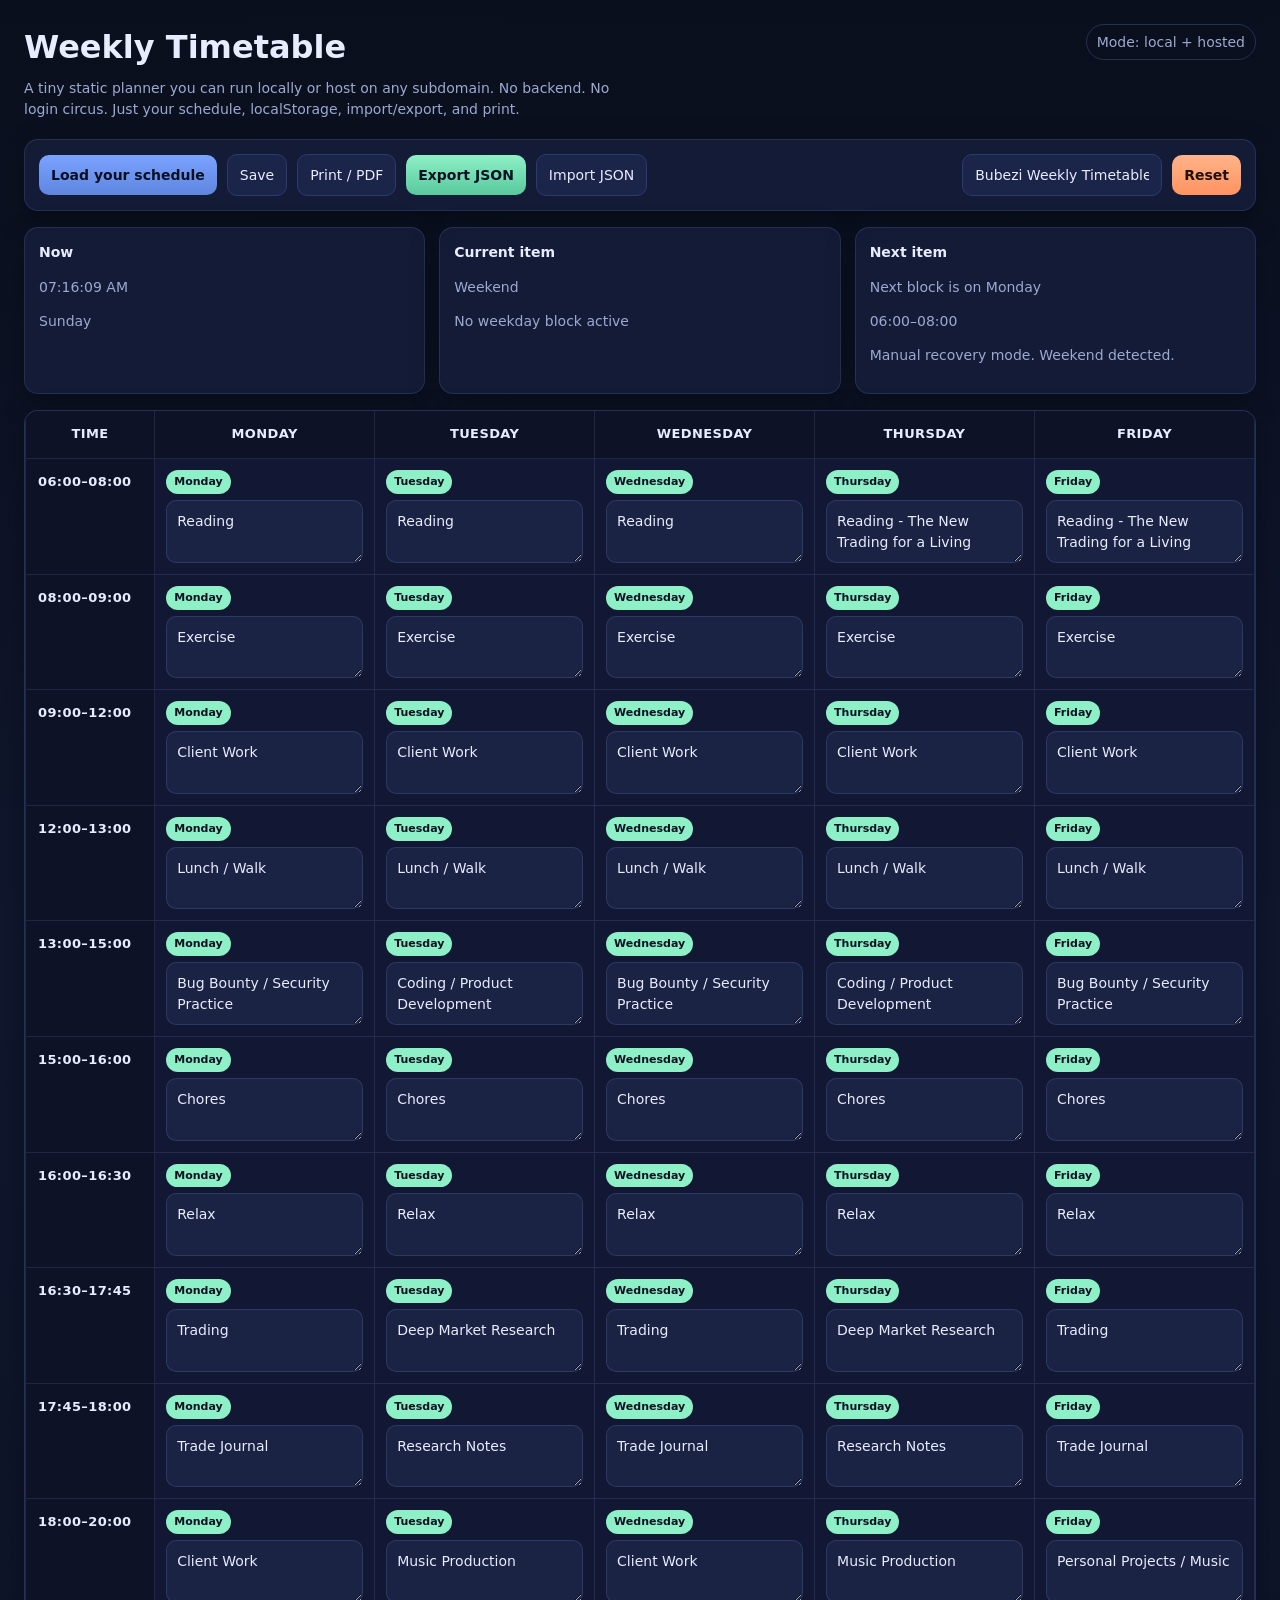
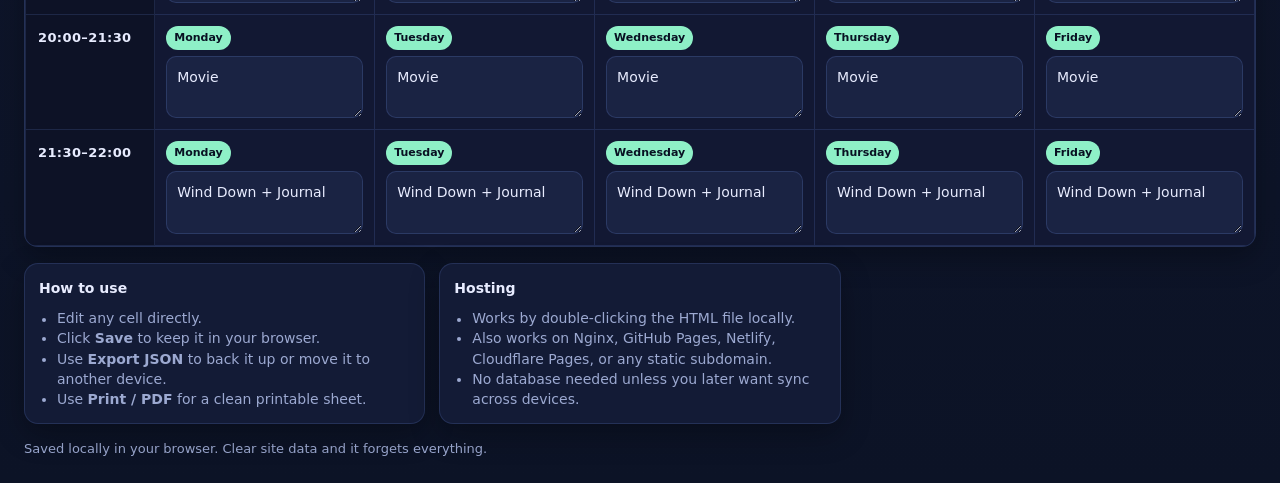
==== commit d615d809: "Refactor: I split the styles and JS out of all six pages into separate files, and each page now load" ====
--- a/index.html
+++ b/index.html
@@ -6,375 +6,8 @@
     <title>Weekly Timetable</title>
     <link rel="icon" href="favicon.ico" sizes="any" />
     <link rel="icon" type="image/png" href="favicon-32x32.png" />
-    <style>
-      :root {
-        --bg: #0b1020;
-        --bg-soft: #121932;
-        --panel: #151d39;
-        --panel-2: #1b2549;
-        --border: #2c3a73;
-        --text: #e8ecff;
-        --muted: #9ca9d1;
-        --accent: #7aa2ff;
-        --accent-2: #8ef0c7;
-        --danger: #ff8a8a;
-        --shadow: 0 10px 30px rgba(0, 0, 0, 0.3);
-        --radius: 14px;
-      }
-      * {
-        box-sizing: border-box;
-      }
-      html,
-      body {
-        margin: 0;
-        min-height: 100%;
-        background: linear-gradient(180deg, #0a0f1d, #10172e 45%, #0c1326);
-        color: var(--text);
-        font:
-          14px/1.45 Inter,
-          ui-sans-serif,
-          system-ui,
-          -apple-system,
-          Segoe UI,
-          Roboto,
-          Arial,
-          sans-serif;
-      }
-      button,
-      input,
-      select,
-      textarea {
-        font: inherit;
-      }
-      .wrap {
-        max-width: 1500px;
-        margin: 0 auto;
-        padding: 24px;
-      }
-      .hero {
-        display: flex;
-        justify-content: space-between;
-        gap: 16px;
-        align-items: start;
-        margin-bottom: 20px;
-      }
-      .title h1 {
-        margin: 0 0 8px;
-        font-size: 32px;
-      }
-      .title p {
-        margin: 0;
-        color: var(--muted);
-        max-width: 70ch;
-      }
-      .card {
-        background: rgba(21, 29, 57, 0.88);
-        border: 1px solid rgba(122, 162, 255, 0.16);
-        backdrop-filter: blur(8px);
-        border-radius: var(--radius);
-        box-shadow: var(--shadow);
-      }
-      .toolbar {
-        display: flex;
-        flex-wrap: wrap;
-        gap: 10px;
-        padding: 14px;
-        margin-bottom: 16px;
-      }
-      .toolbar .group {
-        display: flex;
-        flex-wrap: wrap;
-        gap: 10px;
-        align-items: center;
-      }
-      .spacer {
-        flex: 1;
-      }
-      .btn,
-      .field {
-        border-radius: 10px;
-        border: 1px solid var(--border);
-        background: var(--panel-2);
-        color: var(--text);
-        padding: 10px 12px;
-      }
-      .btn {
-        cursor: pointer;
-        transition: 0.18s ease;
-      }
-      .btn:hover {
-        transform: translateY(-1px);
-        border-color: var(--accent);
-      }
-      .btn.primary {
-        background: linear-gradient(180deg, #7aa2ff, #5f86df);
-        color: #081022;
-        border: 0;
-        font-weight: 700;
-      }
-      .btn.good {
-        background: linear-gradient(180deg, #8ef0c7, #59c89d);
-        color: #081022;
-        border: 0;
-        font-weight: 700;
-      }
-      .btn.warn {
-        background: linear-gradient(180deg, #ffb38a, #ff9361);
-        color: #211107;
-        border: 0;
-        font-weight: 700;
-      }
-      .field::placeholder {
-        color: #7f8cb7;
-      }
-      .grid-wrap {
-        overflow: auto;
-        border-radius: var(--radius);
-      }
-      table {
-        width: 100%;
-        border-collapse: separate;
-        border-spacing: 0;
-        min-width: 1080px;
-      }
-      th,
-      td {
-        border-right: 1px solid rgba(122, 162, 255, 0.15);
-        border-bottom: 1px solid rgba(122, 162, 255, 0.15);
-        vertical-align: top;
-      }
-      th:first-child,
-      td:first-child {
-        border-left: 1px solid rgba(122, 162, 255, 0.15);
-      }
-      thead th {
-        position: sticky;
-        top: 0;
-        z-index: 2;
-        background: rgba(14, 19, 38, 0.98);
-      }
-      tbody th {
-        position: sticky;
-        left: 0;
-        z-index: 1;
-        background: rgba(14, 19, 38, 0.98);
-        text-align: left;
-      }
-      th {
-        padding: 14px 12px;
-        color: var(--text);
-        font-size: 13px;
-        letter-spacing: 0.03em;
-        text-transform: uppercase;
-      }
-      td {
-        background: rgba(18, 25, 50, 0.78);
-        min-width: 185px;
-      }
-      .cell {
-        display: flex;
-        flex-direction: column;
-        gap: 6px;
-        padding: 10px;
-        min-height: 84px;
-      }
-      .task {
-        width: 100%;
-        min-height: 52px;
-        resize: vertical;
-        padding: 10px;
-        border-radius: 10px;
-        border: 1px solid rgba(122, 162, 255, 0.18);
-        background: rgba(122, 162, 255, 0.08);
-        color: var(--text);
-        outline: none;
-      }
-      .task:focus {
-        border-color: var(--accent);
-        box-shadow: 0 0 0 3px rgba(122, 162, 255, 0.18);
-      }
-      .chip {
-        align-self: start;
-        font-size: 11px;
-        color: #081022;
-        background: var(--accent-2);
-        padding: 4px 8px;
-        border-radius: 999px;
-        font-weight: 700;
-      }
-      .meta {
-        display: grid;
-        grid-template-columns: repeat(3, minmax(220px, 1fr));
-        gap: 14px;
-        margin-top: 16px;
-      }
-      .meta .box {
-        padding: 14px;
-      }
-      .meta h3 {
-        margin: 0 0 10px;
-        font-size: 14px;
-      }
-      .meta p,
-      .meta li {
-        color: var(--muted);
-      }
-      .meta ul {
-        margin: 0;
-        padding-left: 18px;
-      }
-      .foot {
-        margin-top: 16px;
-        color: var(--muted);
-        font-size: 13px;
-      }
-      .tag {
-        display: inline-flex;
-        align-items: center;
-        gap: 6px;
-        border: 1px solid rgba(122, 162, 255, 0.22);
-        color: var(--muted);
-        padding: 7px 10px;
-        border-radius: 999px;
-      }
-      .danger {
-        color: var(--danger);
-      }
-      @media (max-width: 900px) {
-        .hero {
-          flex-direction: column;
-        }
-        .meta {
-          grid-template-columns: 1fr;
-        }
-        .title h1 {
-          font-size: 26px;
-        }
-      }
-      @media print {
-        .toolbar,
-        .foot,
-        .meta,
-        .title p {
-          display: none !important;
-        }
-        body {
-          background: white;
-          color: black;
-        }
-        .card,
-        td,
-        th,
-        tbody th,
-        thead th {
-          background: white !important;
-          color: black !important;
-          box-shadow: none;
-        }
-        .task {
-          border: none;
-          background: transparent;
-          color: black;
-          resize: none;
-        }
-      }
-      .current-cell .task {
-        border-color: var(--accent-2);
-        box-shadow: 0 0 0 3px rgba(142, 240, 199, 0.18);
-        background: rgba(142, 240, 199, 0.1);
-      }
-
-      .next-cell .task {
-        border-color: #ffcf7a;
-        box-shadow: 0 0 0 3px rgba(255, 207, 122, 0.14);
-        background: rgba(255, 207, 122, 0.08);
-      }
-
-      .muted {
-        color: var(--muted);
-      }
-
-      /* Site nav */
-      .site-nav {
-        position: fixed;
-        top: -70px; /* hidden above the viewport */
-        left: 0;
-        width: 100%;
-        z-index: 1000;
-
-        display: flex;
-        gap: 8px;
-        justify-content: center;
-        flex-wrap: wrap;
-        padding: 12px 16px;
-
-        background: rgba(15, 23, 42, 0.75);
-        backdrop-filter: blur(12px);
-        -webkit-backdrop-filter: blur(12px);
-
-        border-bottom: 1px solid rgba(255, 255, 255, 0.08);
-
-        transition:
-          top 0.25s ease,
-          opacity 0.25s ease;
-
-        opacity: 0;
-      }
-      .site-nav a {
-        color: #9aa4c7;
-        text-decoration: none;
-        font-size: 12px;
-        text-transform: uppercase;
-        letter-spacing: 0.08em;
-        padding: 8px 12px;
-        border-radius: 999px;
-        transition: 0.2s ease;
-      }
-      .site-nav a:hover {
-        color: #eef2ff;
-        background: rgba(255, 255, 255, 0.06);
-      }
-      .site-nav a.active {
-        color: #0b1020;
-        background: linear-gradient(135deg, #7c9cff, #9a7cff);
-        font-weight: 700;
-      }
-
-      /* Tap handle so touch devices (no hover) can open the nav */
-      .nav-handle {
-        position: fixed;
-        top: 0;
-        left: 50%;
-        transform: translateX(-50%);
-        z-index: 1001;
-        width: 72px;
-        height: 26px;
-        padding-top: 6px;
-        display: flex;
-        align-items: flex-start;
-        justify-content: center;
-        background: rgba(15, 23, 42, 0.75);
-        backdrop-filter: blur(12px);
-        -webkit-backdrop-filter: blur(12px);
-        border: 1px solid rgba(255, 255, 255, 0.08);
-        border-top: none;
-        border-radius: 0 0 14px 14px;
-        cursor: pointer;
-        touch-action: manipulation;
-      }
-      .nav-handle::before {
-        content: "";
-        width: 32px;
-        height: 4px;
-        border-radius: 999px;
-        background: rgba(255, 255, 255, 0.35);
-      }
-      @media (hover: hover) and (pointer: fine) {
-        .nav-handle {
-          display: none;
-        }
-      }
-    </style>
+    <link rel="stylesheet" href="css/index.css" />
+    <link rel="stylesheet" href="css/nav.css" />
   </head>
   <body>
     <div
@@ -498,531 +131,9 @@
       </div>
     </div>
 
-    <script>
-      const days = ["Monday", "Tuesday", "Wednesday", "Thursday", "Friday"];
-      const times = [
-        "06:00–08:00",
-        "08:00–09:00",
-        "09:00–12:00",
-        "12:00–13:00",
-        "13:00–15:00",
-        "15:00–16:00",
-        "16:00–16:30",
-        "16:30–17:45",
-        "17:45–18:00",
-        "18:00–20:00",
-        "20:00–21:30",
-        "21:30–22:00",
-      ];
-
-      const defaultData = {
-        weekLabel: "Bubezi Weekly Timetable",
-        cells: {
-          "06:00–08:00": [
-            "Reading",
-            "Reading",
-            "Reading",
-            "Reading - The New Trading for a Living",
-            "Reading - The New Trading for a Living",
-          ],
-          "08:00–09:00": [
-            "Exercise",
-            "Exercise",
-            "Exercise",
-            "Exercise",
-            "Exercise",
-          ],
-          "09:00–12:00": [
-            "Client Work",
-            "Client Work",
-            "Client Work",
-            "Client Work",
-            "Client Work",
-          ],
-          "12:00–13:00": [
-            "Lunch / Walk",
-            "Lunch / Walk",
-            "Lunch / Walk",
-            "Lunch / Walk",
-            "Lunch / Walk",
-          ],
-          "13:00–15:00": [
-            "Bug Bounty / Security Practice",
-            "Coding / Product Development",
-            "Bug Bounty / Security Practice",
-            "Coding / Product Development",
-            "Bug Bounty / Security Practice",
-          ],
-          "15:00–16:00": ["Chores", "Chores", "Chores", "Chores", "Chores"],
-          "16:00–16:30": ["Relax", "Relax", "Relax", "Relax", "Relax"],
-          "16:30–17:45": [
-            "Trading",
-            "Deep Market Research",
-            "Trading",
-            "Deep Market Research",
-            "Trading",
-          ],
-          "17:45–18:00": [
-            "Trade Journal",
-            "Research Notes",
-            "Trade Journal",
-            "Research Notes",
-            "Trade Journal",
-          ],
-          "18:00–20:00": [
-            "Client Work",
-            "Music Production",
-            "Client Work",
-            "Music Production",
-            "Personal Projects / Music",
-          ],
-          "20:00–21:30": ["Movie", "Movie", "Movie", "Movie", "Movie"],
-          "21:30–22:00": [
-            "Wind Down + Journal",
-            "Wind Down + Journal",
-            "Wind Down + Journal",
-            "Wind Down + Journal",
-            "Wind Down + Journal",
-          ],
-        },
-      };
-
-      // Bumped from v1: the time-block keys changed shape (16:30–18:00 split
-      // into two blocks), so old saved schedules are intentionally not reused.
-      const STORAGE_KEY = "bubezi-weekly-timetable-v2";
-      const tbody = document.querySelector("#scheduleTable tbody");
-      const weekLabelInput = document.getElementById("weekLabel");
-
-      const liveNowTime = document.getElementById("liveNowTime");
-      const liveToday = document.getElementById("liveToday");
-      const currentItemEl = document.getElementById("currentItem");
-      const currentRangeEl = document.getElementById("currentRange");
-      const nextItemEl = document.getElementById("nextItem");
-      const nextRangeEl = document.getElementById("nextRange");
-      const countdownEl = document.getElementById("countdown");
-
-      function getData() {
-        const raw = localStorage.getItem(STORAGE_KEY);
-        if (!raw) return structuredClone(defaultData);
-        try {
-          const parsed = JSON.parse(raw);
-          if (!parsed || typeof parsed !== "object" || !parsed.cells) {
-            throw new Error("Invalid saved shape");
-          }
-          return parsed;
-        } catch {
-          return structuredClone(defaultData);
-        }
-      }
-
-      function saveData(data) {
-        localStorage.setItem(STORAGE_KEY, JSON.stringify(data, null, 2));
-      }
-
-      function render(data) {
-        weekLabelInput.value = data.weekLabel || "";
-        tbody.innerHTML = "";
-
-        for (const time of times) {
-          const tr = document.createElement("tr");
-          const th = document.createElement("th");
-          th.textContent = time;
-          tr.appendChild(th);
-
-          days.forEach((day, i) => {
-            const td = document.createElement("td");
-            td.dataset.time = time;
-            td.dataset.dayIndex = String(i);
-
-            const box = document.createElement("div");
-            box.className = "cell";
-
-            const chip = document.createElement("div");
-            chip.className = "chip";
-            chip.textContent = day;
-
-            const area = document.createElement("textarea");
-            area.className = "task";
-            area.value = (data.cells[time] && data.cells[time][i]) || "";
-            area.dataset.time = time;
-            area.dataset.dayIndex = String(i);
-            area.placeholder = `${day} @ ${time}`;
-
-            box.appendChild(chip);
-            box.appendChild(area);
-            td.appendChild(box);
-            tr.appendChild(td);
-          });
-
-          tbody.appendChild(tr);
-        }
-
-        updateLiveStatus();
-      }
-
-      function collect() {
-        const data = { weekLabel: weekLabelInput.value.trim(), cells: {} };
-        times.forEach((time) => (data.cells[time] = ["", "", "", "", ""]));
-        document.querySelectorAll(".task").forEach((el) => {
-          const time = el.dataset.time;
-          const i = Number(el.dataset.dayIndex);
-          data.cells[time][i] = el.value.trim();
-        });
-        return data;
-      }
-
-      function download(filename, content, type) {
-        const blob = new Blob([content], { type });
-        const url = URL.createObjectURL(blob);
-        const a = document.createElement("a");
-        a.href = url;
-        a.download = filename;
-        a.click();
-        URL.revokeObjectURL(url);
-      }
-
-      function parseTimeRange(range) {
-        const [start, end] = range.split("–").map((s) => s.trim());
-        return {
-          startMinutes: toMinutes(start),
-          endMinutes: toMinutes(end),
-          startText: start,
-          endText: end,
-        };
-      }
-
-      function toMinutes(hhmm) {
-        const [h, m] = hhmm.split(":").map(Number);
-        return h * 60 + m;
-      }
-
-      function formatTime(date) {
-        return date.toLocaleTimeString([], {
-          hour: "2-digit",
-          minute: "2-digit",
-          second: "2-digit",
-        });
-      }
-
-      const ALARM_SOUND_FILE = "alarm.wav";
-      let activeAudio = null;
-      let alarmFiredForBlockStart = null;
-
-      async function ringAlarm() {
-        try {
-          activeAudio = new Audio(ALARM_SOUND_FILE);
-          activeAudio.loop = false;
-          await activeAudio.play();
-        } catch (error) {
-          console.error("Audio failed:", error);
-          alert(
-            `Alarm triggered, but sound could not play.\n\nMake sure "${ALARM_SOUND_FILE}" exists beside this file and click the page once to allow audio.`,
-          );
-        }
-      }
-
-      function formatCountdown(ms, blockStartKey) {
-        if (ms <= 0) return "Now";
-        const totalSeconds = Math.floor(ms / 1000);
-        const hrs = Math.floor(totalSeconds / 3600);
-        const mins = Math.floor((totalSeconds % 3600) / 60);
-        const secs = totalSeconds % 60;
-
-        // Fire the alarm exactly once per upcoming block, right as it's about
-        // to start, instead of re-triggering on every render tick that
-        // happens to land on secs === 1.
-        if (
-          totalSeconds <= 1 &&
-          alarmFiredForBlockStart !== blockStartKey
-        ) {
-          alarmFiredForBlockStart = blockStartKey;
-          ringAlarm();
-        }
-
-        if (hrs > 0) return `Starts in ${hrs}h ${mins}m ${secs}s`;
-        if (mins > 0) return `Starts in ${mins}m ${secs}s`;
-        return `Starts in ${secs}s`;
-      }
-
-      function clearHighlights() {
-        document
-          .querySelectorAll("td.current-cell, td.next-cell")
-          .forEach((td) => {
-            td.classList.remove("current-cell", "next-cell");
-          });
-      }
-
-      function getDayIndexFromDate(date) {
-        const jsDay = date.getDay(); // Sun=0, Mon=1, ... Sat=6
-        if (jsDay >= 1 && jsDay <= 5) return jsDay - 1;
-        return -1;
-      }
-
-      function findCurrentAndNext(data, now = new Date()) {
-        const dayIndex = getDayIndexFromDate(now);
-        const currentMinutes = now.getHours() * 60 + now.getMinutes();
-        const currentSeconds = now.getSeconds();
-
-        if (dayIndex === -1) {
-          return {
-            isWeekday: false,
-            dayIndex,
-            nowBlock: null,
-            nextBlock: null,
-          };
-        }
-
-        let nowBlock = null;
-        let nextBlock = null;
-
-        for (const range of times) {
-          const parsed = parseTimeRange(range);
-          const item = (data.cells[range] && data.cells[range][dayIndex]) || "";
-
-          if (
-            currentMinutes >= parsed.startMinutes &&
-            currentMinutes < parsed.endMinutes
-          ) {
-            nowBlock = {
-              time: range,
-              item,
-              ...parsed,
-            };
-          } else if (currentMinutes < parsed.startMinutes && !nextBlock) {
-            nextBlock = {
-              time: range,
-              item,
-              ...parsed,
-            };
-          }
-        }
-
-        return {
-          isWeekday: true,
-          dayIndex,
-          currentMinutes,
-          currentSeconds,
-          nowBlock,
-          nextBlock,
-        };
-      }
-
-      function updateLiveStatus() {
-        const data = collect();
-        const now = new Date();
-        const dayIndex = getDayIndexFromDate(now);
-        const dayName =
-          dayIndex >= 0
-            ? days[dayIndex]
-            : now.toLocaleDateString([], { weekday: "long" });
-
-        liveNowTime.textContent = formatTime(now);
-        liveToday.textContent = dayName;
-
-        clearHighlights();
-
-        const status = findCurrentAndNext(data, now);
-
-        if (!status.isWeekday) {
-          currentItemEl.textContent = "Weekend";
-          currentRangeEl.textContent = "No weekday block active";
-          nextItemEl.textContent = "Next block is on Monday";
-          nextRangeEl.textContent = "06:00–08:00";
-          countdownEl.textContent = "Manual recovery mode. Weekend detected.";
-          return;
-        }
-
-        if (status.nowBlock) {
-          currentItemEl.textContent =
-            status.nowBlock.item || "Free / Unnamed block";
-          currentRangeEl.textContent = `${dayName} • ${status.nowBlock.time}`;
-
-          const currentCell = document.querySelector(
-            `td[data-time="${CSS.escape(status.nowBlock.time)}"][data-day-index="${status.dayIndex}"]`,
-          );
-          if (currentCell) currentCell.classList.add("current-cell");
-        } else {
-          currentItemEl.textContent = "No active block";
-          currentRangeEl.textContent = `${dayName} • Outside timetable hours`;
-        }
-
-        if (status.nextBlock) {
-          nextItemEl.textContent =
-            status.nextBlock.item || "Free / Unnamed block";
-          nextRangeEl.textContent = `${dayName} • ${status.nextBlock.time}`;
-
-          const nextCell = document.querySelector(
-            `td[data-time="${CSS.escape(status.nextBlock.time)}"][data-day-index="${status.dayIndex}"]`,
-          );
-          if (nextCell) nextCell.classList.add("next-cell");
-
-          const nextStart = new Date(now);
-          nextStart.setHours(
-            Math.floor(status.nextBlock.startMinutes / 60),
-            status.nextBlock.startMinutes % 60,
-            0,
-            0,
-          );
-          const blockStartKey = `${dayName}-${status.nextBlock.time}`;
-          countdownEl.textContent = formatCountdown(
-            nextStart - now,
-            blockStartKey,
-          );
-        } else {
-          nextItemEl.textContent = "Done for today";
-          nextRangeEl.textContent = `${dayName} • No more blocks`;
-          countdownEl.textContent = "Go rest, menace.";
-        }
-      }
-
-      document.getElementById("loadDefault").addEventListener("click", () => {
-        render(structuredClone(defaultData));
-      });
-
-      document.getElementById("saveBtn").addEventListener("click", () => {
-        saveData(collect());
-        updateLiveStatus();
-        alert("Saved locally.");
-      });
-
-      document.getElementById("resetBtn").addEventListener("click", () => {
-        if (!confirm("Reset timetable to your default schedule?")) return;
-        const fresh = structuredClone(defaultData);
-        saveData(fresh);
-        render(fresh);
-      });
-
-      document
-        .getElementById("printBtn")
-        .addEventListener("click", () => window.print());
-
-      document.getElementById("exportBtn").addEventListener("click", () => {
-        const data = collect();
-        download(
-          "weekly-timetable.json",
-          JSON.stringify(data, null, 2),
-          "application/json",
-        );
-      });
-
-      document
-        .getElementById("importFile")
-        .addEventListener("change", async (e) => {
-          const file = e.target.files[0];
-          if (!file) return;
-          try {
-            const text = await file.text();
-            const parsed = JSON.parse(text);
-            if (!parsed || typeof parsed !== "object" || !parsed.cells) {
-              throw new Error("Invalid format");
-            }
-            saveData(parsed);
-            render(parsed);
-            alert("Imported.");
-          } catch (err) {
-            alert("Could not import that JSON file.");
-          } finally {
-            e.target.value = "";
-          }
-        });
-
-      weekLabelInput.addEventListener("input", () => {
-        document.title = weekLabelInput.value.trim() || "Weekly Timetable";
-        updateLiveStatus();
-      });
-
-      document.addEventListener("input", (e) => {
-        if (e.target.classList.contains("task")) {
-          updateLiveStatus();
-        }
-      });
-
-      render(getData());
-      setInterval(updateLiveStatus, 1000);
-    </script>
-    <script>
-      (function () {
-        const path = window.location.pathname.replace(/\/+$/, "") || "/";
-        document.querySelectorAll("#siteNav a").forEach((a) => {
-          const href = a.getAttribute("href").replace(/\/+$/, "");
-          if (
-            path === href ||
-            (href === "" && path === "/index.html") ||
-            path.endsWith(href)
-          ) {
-            a.classList.add("active");
-          }
-        });
-      })();
-
-      const nav = document.getElementById("siteNav");
-      const navHandle = document.getElementById("navHandle");
-
-      let hideTimer = null;
-      let navPinned = false;
-
-      function showNav() {
-        nav.style.top = "0";
-        nav.style.opacity = "1";
-
-        clearTimeout(hideTimer);
-      }
-
-      function hideNav() {
-        if (navPinned) return;
-        hideTimer = setTimeout(() => {
-          nav.style.top = "-70px";
-          nav.style.opacity = "0";
-        }, 300);
-      }
-
-      // Show when mouse is near the top of the window
-      document.addEventListener("mousemove", (e) => {
-        if (e.clientY < 20) {
-          showNav();
-        }
-      });
-
-      // Keep it visible while hovering it
-      nav.addEventListener("mouseenter", () => {
-        clearTimeout(hideTimer);
-      });
-
-      // Hide after leaving
-      nav.addEventListener("mouseleave", hideNav);
-
-      // Touch devices: tap the handle to pin the nav open or closed
-      if (navHandle) {
-        navHandle.addEventListener("click", (e) => {
-          e.stopPropagation();
-          navPinned = !navPinned;
-          if (navPinned) {
-            showNav();
-          } else {
-            clearTimeout(hideTimer);
-            nav.style.top = "-70px";
-            nav.style.opacity = "0";
-          }
-        });
-        navHandle.addEventListener("keydown", (e) => {
-          if (e.key === "Enter" || e.key === " ") {
-            e.preventDefault();
-            navHandle.click();
-          }
-        });
-      }
-
-      // Tapping elsewhere closes a pinned-open nav
-      document.addEventListener("click", (e) => {
-        if (!navPinned) return;
-        if (nav.contains(e.target) || e.target === navHandle) return;
-        navPinned = false;
-        nav.style.top = "-70px";
-        nav.style.opacity = "0";
-      });
-
-      // Hide initially
-      hideNav();
-    </script>
+    <script src="js/index.js"></script>
+    <script src="js/nav.js"></script>
   </body>
 </html>
+
+
--- a/css/index.css
+++ b/css/index.css
@@ -0,0 +1,286 @@
+:root {
+  --bg: #0b1020;
+  --bg-soft: #121932;
+  --panel: #151d39;
+  --panel-2: #1b2549;
+  --border: #2c3a73;
+  --text: #e8ecff;
+  --muted: #9ca9d1;
+  --accent: #7aa2ff;
+  --accent-2: #8ef0c7;
+  --danger: #ff8a8a;
+  --shadow: 0 10px 30px rgba(0, 0, 0, 0.3);
+  --radius: 14px;
+}
+* {
+  box-sizing: border-box;
+}
+html,
+body {
+  margin: 0;
+  min-height: 100%;
+  background: linear-gradient(180deg, #0a0f1d, #10172e 45%, #0c1326);
+  color: var(--text);
+  font:
+    14px/1.45 Inter,
+    ui-sans-serif,
+    system-ui,
+    -apple-system,
+    Segoe UI,
+    Roboto,
+    Arial,
+    sans-serif;
+}
+button,
+input,
+select,
+textarea {
+  font: inherit;
+}
+.wrap {
+  max-width: 1500px;
+  margin: 0 auto;
+  padding: 24px;
+}
+.hero {
+  display: flex;
+  justify-content: space-between;
+  gap: 16px;
+  align-items: start;
+  margin-bottom: 20px;
+}
+.title h1 {
+  margin: 0 0 8px;
+  font-size: 32px;
+}
+.title p {
+  margin: 0;
+  color: var(--muted);
+  max-width: 70ch;
+}
+.card {
+  background: rgba(21, 29, 57, 0.88);
+  border: 1px solid rgba(122, 162, 255, 0.16);
+  backdrop-filter: blur(8px);
+  border-radius: var(--radius);
+  box-shadow: var(--shadow);
+}
+.toolbar {
+  display: flex;
+  flex-wrap: wrap;
+  gap: 10px;
+  padding: 14px;
+  margin-bottom: 16px;
+}
+.toolbar .group {
+  display: flex;
+  flex-wrap: wrap;
+  gap: 10px;
+  align-items: center;
+}
+.spacer {
+  flex: 1;
+}
+.btn,
+.field {
+  border-radius: 10px;
+  border: 1px solid var(--border);
+  background: var(--panel-2);
+  color: var(--text);
+  padding: 10px 12px;
+}
+.btn {
+  cursor: pointer;
+  transition: 0.18s ease;
+}
+.btn:hover {
+  transform: translateY(-1px);
+  border-color: var(--accent);
+}
+.btn.primary {
+  background: linear-gradient(180deg, #7aa2ff, #5f86df);
+  color: #081022;
+  border: 0;
+  font-weight: 700;
+}
+.btn.good {
+  background: linear-gradient(180deg, #8ef0c7, #59c89d);
+  color: #081022;
+  border: 0;
+  font-weight: 700;
+}
+.btn.warn {
+  background: linear-gradient(180deg, #ffb38a, #ff9361);
+  color: #211107;
+  border: 0;
+  font-weight: 700;
+}
+.field::placeholder {
+  color: #7f8cb7;
+}
+.grid-wrap {
+  overflow: auto;
+  border-radius: var(--radius);
+}
+table {
+  width: 100%;
+  border-collapse: separate;
+  border-spacing: 0;
+  min-width: 1080px;
+}
+th,
+td {
+  border-right: 1px solid rgba(122, 162, 255, 0.15);
+  border-bottom: 1px solid rgba(122, 162, 255, 0.15);
+  vertical-align: top;
+}
+th:first-child,
+td:first-child {
+  border-left: 1px solid rgba(122, 162, 255, 0.15);
+}
+thead th {
+  position: sticky;
+  top: 0;
+  z-index: 2;
+  background: rgba(14, 19, 38, 0.98);
+}
+tbody th {
+  position: sticky;
+  left: 0;
+  z-index: 1;
+  background: rgba(14, 19, 38, 0.98);
+  text-align: left;
+}
+th {
+  padding: 14px 12px;
+  color: var(--text);
+  font-size: 13px;
+  letter-spacing: 0.03em;
+  text-transform: uppercase;
+}
+td {
+  background: rgba(18, 25, 50, 0.78);
+  min-width: 185px;
+}
+.cell {
+  display: flex;
+  flex-direction: column;
+  gap: 6px;
+  padding: 10px;
+  min-height: 84px;
+}
+.task {
+  width: 100%;
+  min-height: 52px;
+  resize: vertical;
+  padding: 10px;
+  border-radius: 10px;
+  border: 1px solid rgba(122, 162, 255, 0.18);
+  background: rgba(122, 162, 255, 0.08);
+  color: var(--text);
+  outline: none;
+}
+.task:focus {
+  border-color: var(--accent);
+  box-shadow: 0 0 0 3px rgba(122, 162, 255, 0.18);
+}
+.chip {
+  align-self: start;
+  font-size: 11px;
+  color: #081022;
+  background: var(--accent-2);
+  padding: 4px 8px;
+  border-radius: 999px;
+  font-weight: 700;
+}
+.meta {
+  display: grid;
+  grid-template-columns: repeat(3, minmax(220px, 1fr));
+  gap: 14px;
+  margin-top: 16px;
+}
+.meta .box {
+  padding: 14px;
+}
+.meta h3 {
+  margin: 0 0 10px;
+  font-size: 14px;
+}
+.meta p,
+.meta li {
+  color: var(--muted);
+}
+.meta ul {
+  margin: 0;
+  padding-left: 18px;
+}
+.foot {
+  margin-top: 16px;
+  color: var(--muted);
+  font-size: 13px;
+}
+.tag {
+  display: inline-flex;
+  align-items: center;
+  gap: 6px;
+  border: 1px solid rgba(122, 162, 255, 0.22);
+  color: var(--muted);
+  padding: 7px 10px;
+  border-radius: 999px;
+}
+.danger {
+  color: var(--danger);
+}
+@media (max-width: 900px) {
+  .hero {
+    flex-direction: column;
+  }
+  .meta {
+    grid-template-columns: 1fr;
+  }
+  .title h1 {
+    font-size: 26px;
+  }
+}
+@media print {
+  .toolbar,
+  .foot,
+  .meta,
+  .title p {
+    display: none !important;
+  }
+  body {
+    background: white;
+    color: black;
+  }
+  .card,
+  td,
+  th,
+  tbody th,
+  thead th {
+    background: white !important;
+    color: black !important;
+    box-shadow: none;
+  }
+  .task {
+    border: none;
+    background: transparent;
+    color: black;
+    resize: none;
+  }
+}
+.current-cell .task {
+  border-color: var(--accent-2);
+  box-shadow: 0 0 0 3px rgba(142, 240, 199, 0.18);
+  background: rgba(142, 240, 199, 0.1);
+}
+
+.next-cell .task {
+  border-color: #ffcf7a;
+  box-shadow: 0 0 0 3px rgba(255, 207, 122, 0.14);
+  background: rgba(255, 207, 122, 0.08);
+}
+
+.muted {
+  color: var(--muted);
+}
--- a/css/nav.css
+++ b/css/nav.css
@@ -0,0 +1,80 @@
+/* Site nav */
+      .site-nav {
+        position: fixed;
+        top: -70px; /* hidden above the viewport */
+        left: 0;
+        width: 100%;
+        z-index: 1000;
+
+        display: flex;
+        gap: 8px;
+        justify-content: center;
+        flex-wrap: wrap;
+        padding: 12px 16px;
+
+        background: rgba(15, 23, 42, 0.75);
+        backdrop-filter: blur(12px);
+        -webkit-backdrop-filter: blur(12px);
+
+        border-bottom: 1px solid rgba(255, 255, 255, 0.08);
+
+        transition:
+          top 0.25s ease,
+          opacity 0.25s ease;
+
+        opacity: 0;
+      }
+      .site-nav a {
+        color: #9aa4c7;
+        text-decoration: none;
+        font-size: 12px;
+        text-transform: uppercase;
+        letter-spacing: 0.08em;
+        padding: 8px 12px;
+        border-radius: 999px;
+        transition: 0.2s ease;
+      }
+      .site-nav a:hover {
+        color: #eef2ff;
+        background: rgba(255, 255, 255, 0.06);
+      }
+      .site-nav a.active {
+        color: #0b1020;
+        background: linear-gradient(135deg, #7c9cff, #9a7cff);
+        font-weight: 700;
+      }
+
+      /* Tap handle so touch devices (no hover) can open the nav */
+      .nav-handle {
+        position: fixed;
+        top: 0;
+        left: 50%;
+        transform: translateX(-50%);
+        z-index: 1001;
+        width: 72px;
+        height: 26px;
+        padding-top: 6px;
+        display: flex;
+        align-items: flex-start;
+        justify-content: center;
+        background: rgba(15, 23, 42, 0.75);
+        backdrop-filter: blur(12px);
+        -webkit-backdrop-filter: blur(12px);
+        border: 1px solid rgba(255, 255, 255, 0.08);
+        border-top: none;
+        border-radius: 0 0 14px 14px;
+        cursor: pointer;
+        touch-action: manipulation;
+      }
+      .nav-handle::before {
+        content: "";
+        width: 32px;
+        height: 4px;
+        border-radius: 999px;
+        background: rgba(255, 255, 255, 0.35);
+      }
+      @media (hover: hover) and (pointer: fine) {
+        .nav-handle {
+          display: none;
+        }
+      }
